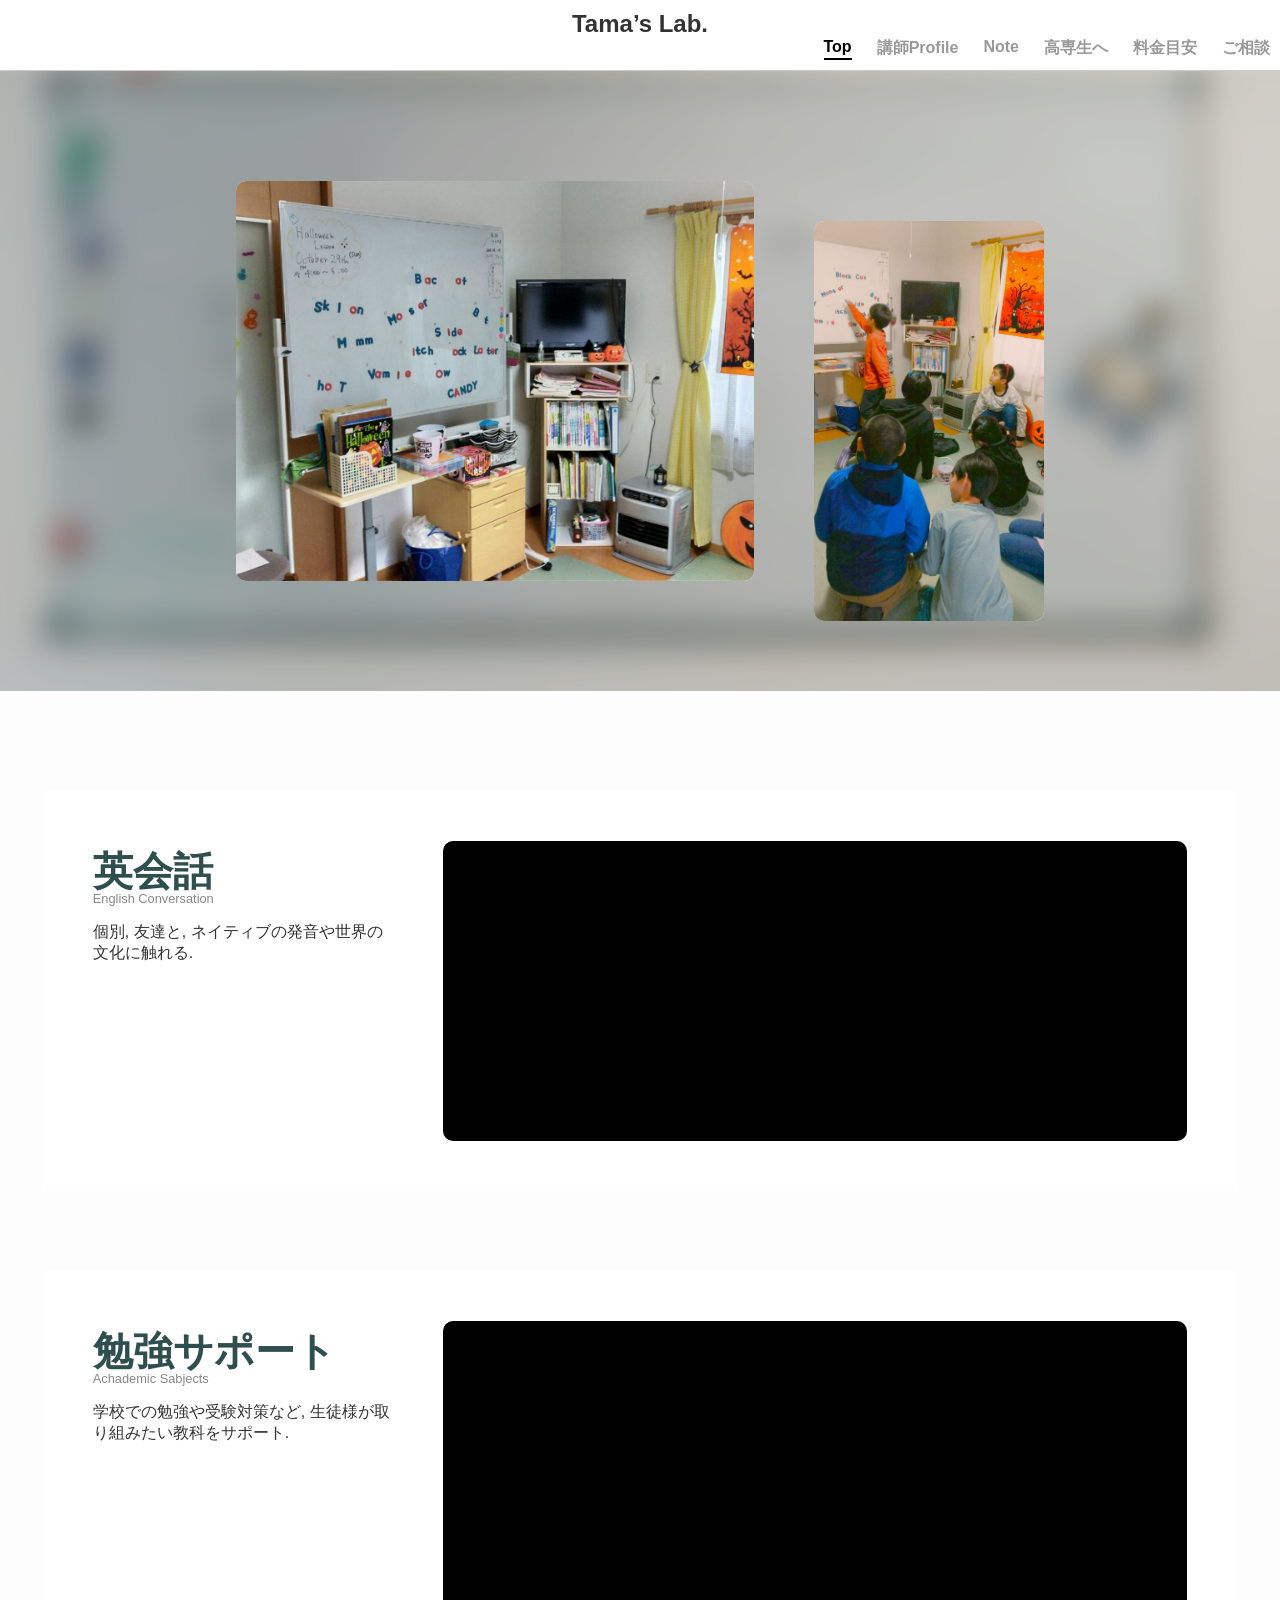
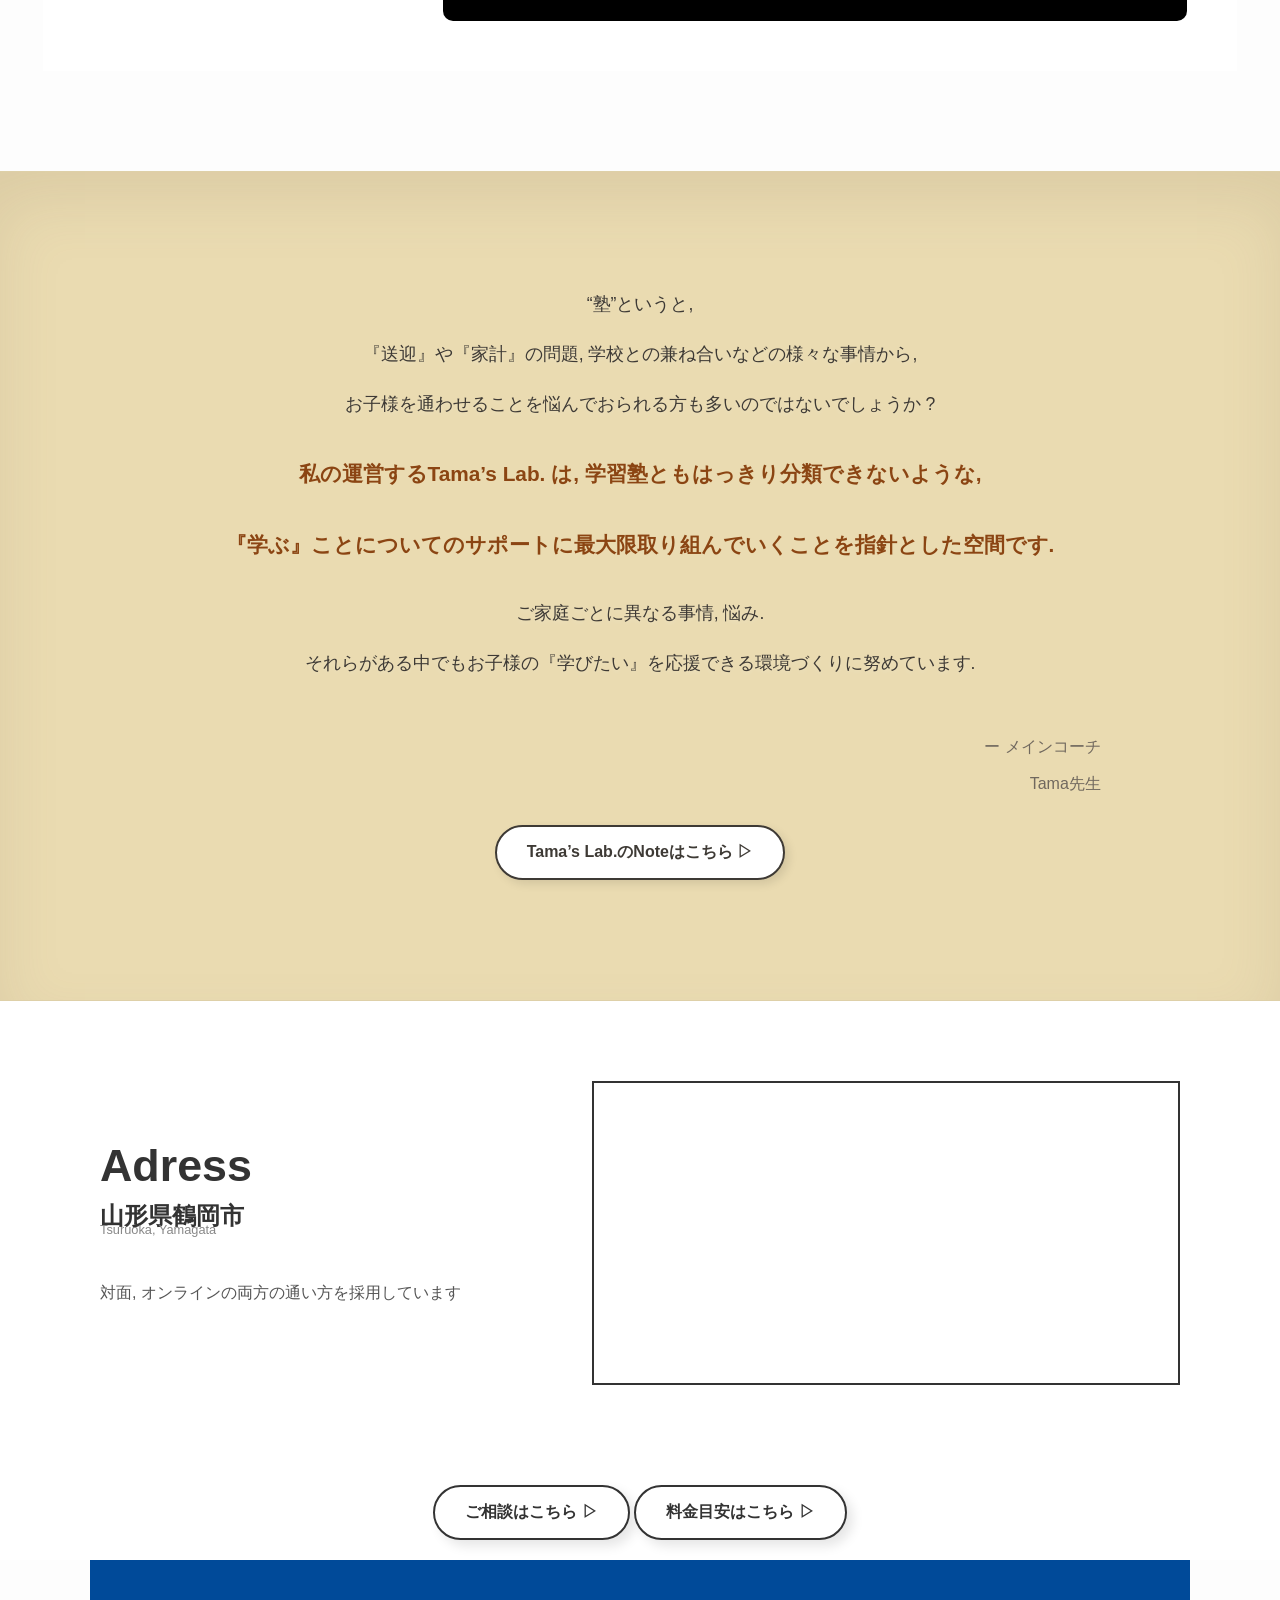
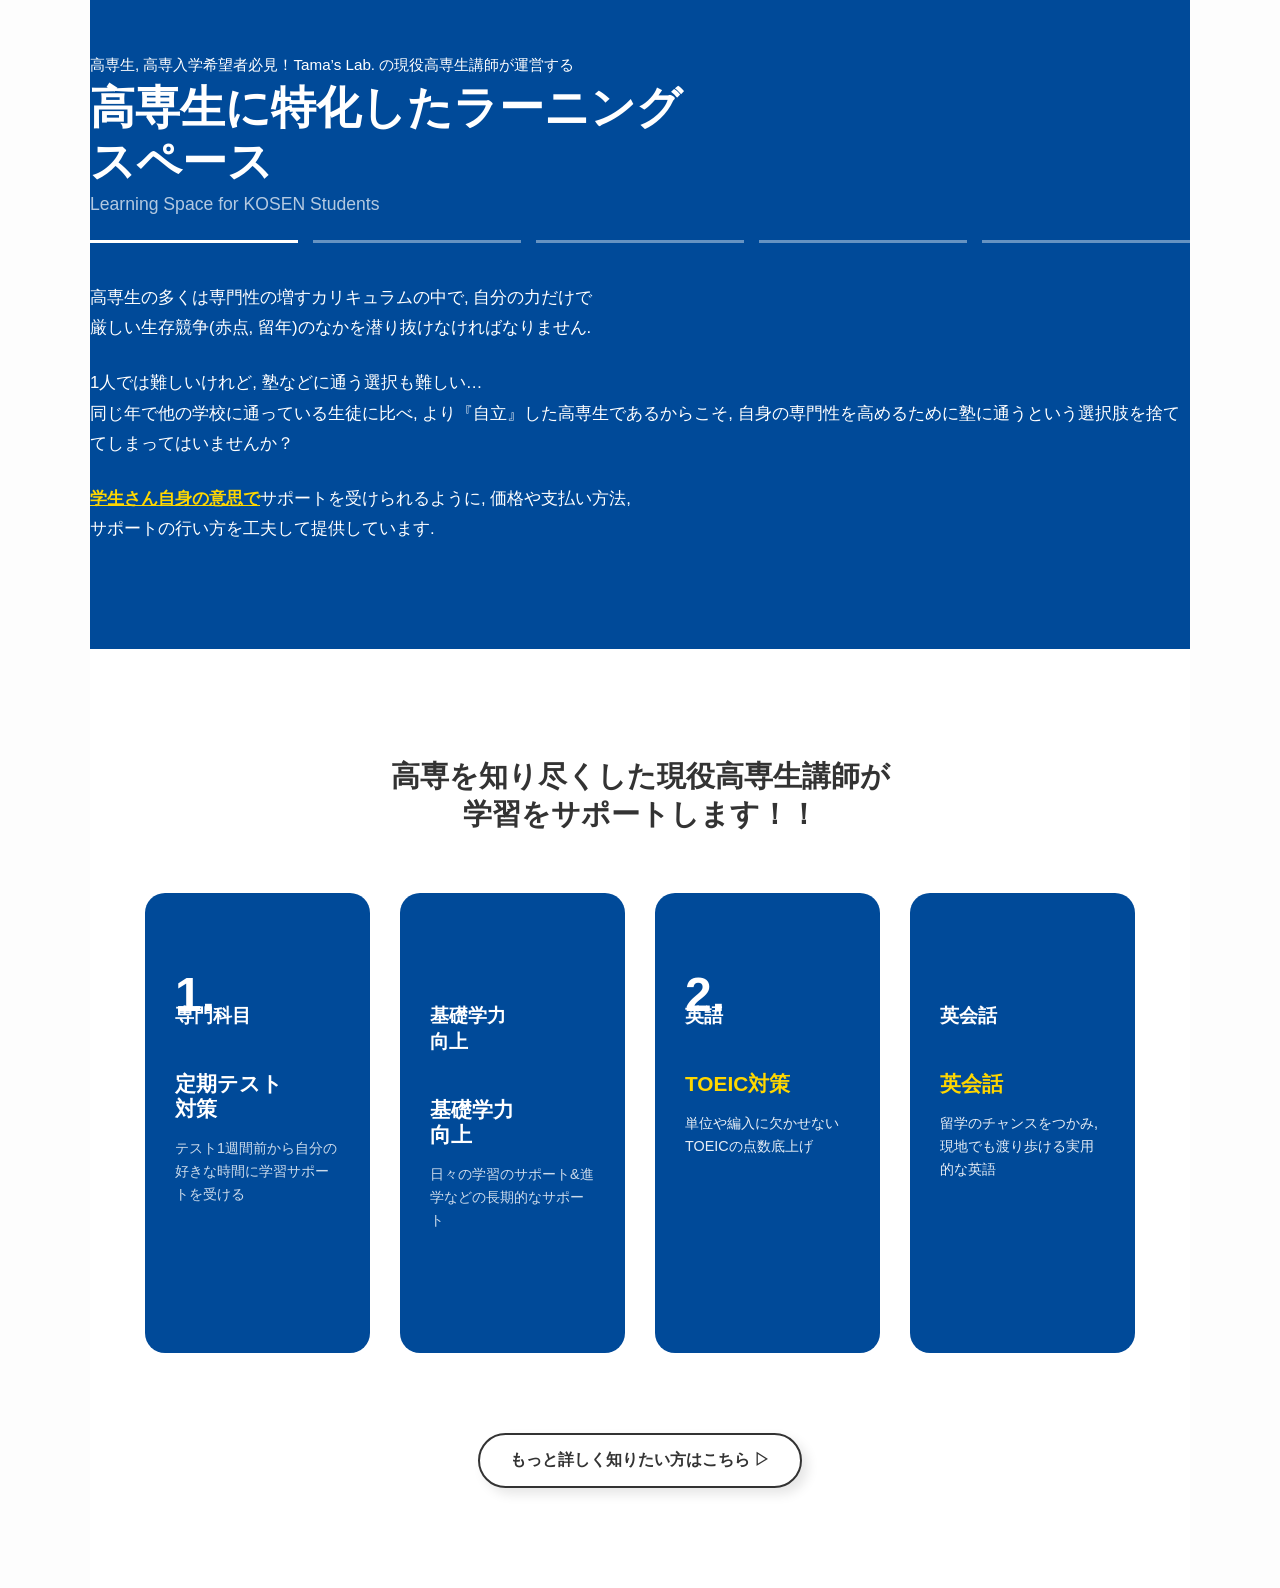
==== index.html @ ff71a3d1 "Update index.html" ====
<!DOCTYPE html>
<html lang="ja">
<head>
    <meta charset="UTF-8">
    <meta name="viewport" content="width=device-width, initial-scale=1.0">
    <title>Tama’s Lab.</title>
    <link rel="stylesheet" href="style.css">
</head>
<body>

    <header>
        <div class="site-title">Tama’s Lab.</div>
        <nav>
            <ul>
                <li class="active">Top</li>
                <li><a href="profile.html">講師Profile</a></li>
                <li><a href="https://note.com/cheerful_bunny">Note</a></li>
                <li><a href="kosen.html">高専生へ</a></li>
                 <li><a href="ryoukin.html">料金目安</a></li>
                <li><a href="soudan.html">ご相談</a></li>
            </ul>
        </nav>
    </header>

    <main>
       <section class="hero-slideshow">
           <div class="hero-background">
            <img src="images/walls-io-C5GeaRZp2D4-unsplash.jpg" class="bg-img"> 
           </div>
           <div class="slide-box-left" id="slideshow-left">
               <img src="images/class_view_halloween.jpg" class="slide-img active">
               <img src="images/three_kids_halloween.jpg" class="slide-img">
               <img src="images/vishaka_cooking.jpg" class="slide-img">
               <img src="images/vishaka_teaching.jpg" class="slide-img">
               <img src="images/classroom_view_1.jpg" class="slide-img">
               <img src="images/halloween_costume.jpg" class="slide-img">
           </div>
           <div class="slide-box-right" id="slideshow-right">
               <img src="images/alot_halloween_v.jpg" class="slide-img active">
               <img src="images/with_carina_v.jpg" class="slide-img">
               <img src="images/halloween_phoo.jpg" class="slide-img">
               <img src="images/halloween_phoo.jpg" class="slide-img">
               <img src="images/halloween_phoo.jpg" class="slide-img">
               <img src="images/classroom_board.jfif" class="slide-img">
               <img src="images/classroom_book.jfif" class="slide-img">
           </div>
       </section>

        <section class="services">
            <div class="service-box">
                <div class="title-group">
                    <h2>英会話</h2>
                    <p class="en-sub">English Conversation</p>
                    <p>個別, 友達と, ネイティブの発音や世界の文化に触れる.</p>
                </div>
                <div class="video-container" title="ホバーして自動再生する動画を埋め込む(音声なし)">
                    <video src="url" muted loop onmouseover="this.play()" onmouseout="this.pause()" class="hover-video">
                    ホバーで再生する動画エリア  
                    </video>
                </div>
                
            </div>

            <div class="service-box">
                <div class="title-group">
                    <h2>勉強サポート</h2>
                    <p class="en-sub">Achademic Sabjects</p>
                    <p>学校での勉強や受験対策など, 生徒様が取り組みたい教科をサポート.</p>
                </div>
                <div class="video-container" title="ホバーして自動再生する動画を埋め込む(音声なし)">
                    <video src="url" muted loop onmouseover="this.play()" onmouseout="this.pause()" class="hover-video">
                    ホバーで再生する動画エリア 
                </div>
            </div>
        </section>

        
        <section class="message">
            <p>“塾”というと, </p>
            <p>『送迎』や『家計』の問題, 学校との兼ね合いなどの様々な事情から,</p>
            <p>お子様を通わせることを悩んでおられる方も多いのではないでしょうか ?</p>
            
            <p class="highlight">私の運営するTama’s Lab. は, 学習塾ともはっきり分類できないような,</p>
            <p class="highlight">『学ぶ』ことについてのサポートに最大限取り組んでいくことを指針とした空間です.</p>

            <p>ご家庭ごとに異なる事情, 悩み.</p>
            <p>それらがある中でもお子様の『学びたい』を応援できる環境づくりに努めています.</p>
            
            <div class="coachname">
                <p>ー メインコーチ</p>
                <p>   Tama先生</p>
            </div>

            <div class="message-btn-area">
                <a href="#" class="note-link">Tama’s Lab.のNoteはこちら ▷</a>
            </div>
        </section>

        <section class="links-access">    
            <div class="address-box">
                <div class="address-flex-container">
                    <div class="address-text">
                        <h3>Adress</h3>
                        <p class="city-name">山形県鶴岡市</p>
                        <p class="en-sub">Tsuruoka, Yamagata</p>
                        <p class="access-info">対面, オンラインの両方の通い方を採用しています</p>
                    </div>
                
                    <div class="map-container">
                        <iframe src="https://www.google.com/maps/embed?pb=!1m18!1m12!1m3!1d798556.2923995925!2d139.78458145000002!3d38.57154499999999!2m3!1f0!2f0!3f0!3m2!1i1024!2i768!4f13.1!3m3!1m2!1s0x5f8c752ece99152b%3A0xc6ea0016956290d7!2z5bGx5b2i55yM6ba05bKh5biC!5e0!3m2!1sja!2sjp!4v1774422844170!5m2!1sja!2sjp" 
                            width="600" height="450" style="border:0;" 
                            allowfullscreen="" loading="lazy" 
                            referrerpolicy="no-referrer-when-downgrade">
                        </iframe>
                    </div>
                </div>
            </div>

            <div class="cta-buttons">
                <a href="#" class="btn">ご相談はこちら ▷ </a>
                <a href="#" class="btn">料金目安はこちら ▷</a>
            </div>
        </section>

        <section class="kosen-special-section">
            <div class="kosen-container">
        
                <div class="kosen-intro-blue">
                    <div class="kosen-header">
                        <p class="kosen-catch">高専生, 高専入学希望者必見！Tama’s Lab. の現役高専生講師が運営する</p>
                        <h2 class="kosen-title">高専生に特化したラーニング<br>スペース</h2>
                        <p class="kosen-title-en">Learning Space for KOSEN Students</p>
                    </div>
                    <div class="kosen-lines"><div></div><div></div><div></div><div></div><div></div></div>
            
                    <div class="kosen-body-text">
                        <p>高専生の多くは専門性の増すカリキュラムの中で, 自分の力だけで<br>
                           厳しい生存競争(赤点, 留年)のなかを潜り抜けなければなりません.</p>
                        <p>1人では難しいけれど, 塾などに通う選択も難しい…<br>
                           同じ年で他の学校に通っている生徒に比べ, より『自立』した高専生であるからこそ, 自身の専門性を高めるために塾に通うという選択肢を捨ててしまってはいませんか？</p>
                        <p><span class="highlight-yellow">学生さん自身の意思で</span>サポートを受けられるように, 価格や支払い方法,<br>
                           サポートの行い方を工夫して提供しています.</p>
                    </div>
                </div>

                <div class="kosen-grid-blue">
                    <h3 class="support-title">高専を知り尽くした現役高専生講師が<br>学習をサポートします！！</h3>
            
                    <div class="ann-grid">
                        <div class="ann-card kosen-card-blue">
                            <p class="card-num">1.</p>
                            <p class="card-category">専門科目</p>
                            <div class="card-content">
                                <h4>定期テスト<br>対策</h4>
                                <p>テスト1週間前から自分の好きな時間に学習サポートを受ける</p>
                            </div>
                        </div>

                        <div class="ann-card kosen-card-blue">
                            <p class="card-category">基礎学力<br>向上</p>
                            <div class="card-content">
                                <h4>基礎学力<br>向上</h4>
                                <p>日々の学習のサポート&進学などの長期的なサポート</p>
                            </div>
                        </div>

                        <div class="ann-card kosen-card-blue">
                            <p class="card-num">2.</p>
                            <p class="card-category">英語</p>
                            <div class="card-content card-yellow-text">
                                <h4>TOEIC対策</h4>
                                <p>単位や編入に欠かせないTOEICの点数底上げ</p>
                            </div>
                        </div>

                        <div class="ann-card kosen-card-blue">
                            <p class="card-category">英会話</p>
                            <div class="card-content card-yellow-text">
                                <h4>英会話</h4>
                                <p>留学のチャンスをつかみ, 現地でも渡り歩ける実用的な英語</p>
                            </div>
                        </div>
                    </div> <a href="kousen.html" class="btn">もっと詳しく知りたい方はこちら ▷</a>
                </div> 
            </div> 
    </section>
    </main>

    <script>
    function startSlideshow(containerId) {
        const container = document.getElementById(containerId);
        const images = container.getElementsByClassName('slide-img');
        let currentIndex = 0;

        setInterval(() => {
            // 現在の画像から active クラスを外す
            images[currentIndex].classList.remove('active');
            
            // 次の画像のインデックスを計算
            currentIndex = (currentIndex + 1) % images.length;
            
            // 次の画像に active クラスをつける
            images[currentIndex].classList.add('active');
        }, 3000); // 3000ミリ秒 = 3秒 
    }

    // 左と右、それぞれのスライドショーを開始
    startSlideshow('slideshow-left');
    startSlideshow('slideshow-right');
</script>
</body>
</html>
---- style.css ----
/* 基本設定 */
body {
    font-family: sans-serif;
    color: #333;
    margin: 0;
    text-align: center;
}

header {
    background: #fff;
    border-bottom: 1px solid #ccc;
    padding: 10px;
    position: sticky;
    top: 0;
    z-index: 100;
}

.site-title {
    font-size: 1.5rem;
    font-weight: bold;
    margin-left: auto;
}

nav {
    display: flex;
    justify-content: flex-end;
    align-items: center;
    gap: 30px;
}

nav ul {
    list-style: none;
    padding: 0;
    display: flex;
    justify-content: center;
    gap: 25px;
    margin: 0;
}

nav ul li a {
    text-decoration: none; /* 下線を消す */
    color: inherit;        /* 親(li)の文字色をそのまま使う */
    display: block;        /* クリックできる範囲を広げる */
}

nav ul li {
    font-size: 1rem;
    font-weight: bold;      /* 全て太字 */
    color: #999;           /* 基本はグレー（未訪問・訪問済み関係なく） */
    cursor: pointer;
    transition: color 0.3s;
}

/* ホバー時の設定 */
nav ul li:hover {
    color: #666;
}

/* 現在いるページ（active）の設定 */
nav ul li.active {
    color: #000;           /* 優先的に黒になる */
    border-bottom: 2px solid #000; /* 下線が欲しい場合はここ（文字の下線ではなく枠線の装飾） */
    padding-bottom: 2px;
}

/* --- スライドショーエリアの親コンテナ ---  */
.hero-slideshow {
    display: flex;
    align-items: center; /* 中央に揃える */
    justify-content: center;
    gap: 60px;
    padding: 60px 5%;
    height: 500px;
    position: relative; 
    overflow: hidden;  
}
.hero-background {
    position: absolute; 
    top: 0;
    left: 0;
    width: 100%;
    height: 100%;
    z-index: 1;        
}

.bg-img {
    width: 100%;
    height: 100%;
    object-fit: cover; 
    filter: blur(15px) brightness(0.9); 
    transform: scale(1.1); 
}

.slide-box-left {
    position: relative; /* 子要素の基準点になる */
    width: 45%;         /* 窓の横幅 */
    height: 400px;      /* 窓の高さ */
    overflow: hidden;   /* 窓からはみ出た画像を隠す */
    border-radius: 10px; /* 角を少し丸くすると綺麗です */
    background: #eee;   /* 画像読み込み前の背景色 */
    z-index: 5;
}

.slide-box-right {
    position: relative; /* 子要素の基準点になる */
    width: 20%;         /* 窓の横幅 */
    height: 400px;      /* 窓の高さ */
    overflow: hidden;   /* 窓からはみ出た画像を隠す */
    border-radius: 10px; /* 角を少し丸くすると綺麗です */
    background: #eee;   /* 画像読み込み前の背景色 */

    margin-top: 80px;
    z-index: 5;
}

.slide-img {
    position: absolute;
    top: 0;
    left: 0;
    width: 100%;
    height: 100%;
    object-fit: cover; /* 枠いっぱいに隙間なく表示 */
    opacity: 0;
    transition: opacity 1s ease-in-out;
}

.slide-img.active {
    opacity: 1;
}

.slide-item-text {
    font-size: 0.9rem;
    color: #666;
    padding: 20px;
}


/* --- サービスセクション全体 --- */
.services {
    display: flex;
    flex-direction: column; /* タテ並びに指定 */
    align-items: center;    /* 中央揃え */
    gap: 80px;              /* ボックス間の余白 */
    padding: 100px 5%;
    background: #fdfdfd;
    position: relative;
    z-index: 10;
}
.service-box {
    width: 95%;
    max-width: 1100px;
    padding: 50px;       /* 内側の余白を均等に */
    background: #fff;
    
    /* 横並びの設定 */
    display: flex;
    justify-content: space-between; 
    align-items: flex-start; 
    gap: 50px;               /* タイトルと動画の間の距離 */
}

.service-box .title-group {
    flex: 0 0 300px;      
    text-align: left;
    display: flex;
    flex-direction: column;
    align-items: flex-start;
}

/* 英会話と勉強サポートの文字 */
.service-box h2 {
    display: block;
    position: static; 
    width: 100%;
    font-size: 2.5rem;
    margin: 0;
    line-height: 1.5;
    color: #2f4f4f
}

/* 英語サブタイトルの微調整 */
.en-sub {
    display: block;
    font-size: 1.2rem;
    color: #888;
    text-align: left;
    margin:0;
}

.video-container {
    background: #000;
    color: #fff;
    flex: 1;
    width: 80%;
    height: 300px; /* 高さを大きく */
    display: flex;
    align-items: center;
    justify-content: center;
    margin: 0;
    border-radius: 10px; /* 角丸みデザイン */
    cursor: pointer;
}



/* --- メッセージセクション --- */
.message {
    padding: 100px 10%;
    background: #eadbb1;
    color: #3e3a35;
    border-top: 1px solid rgba(0,0,0,0.05);
    border-bottom: 1px solid rgba(0,0,0,0.05);
    box-shadow: inset 0 30px 60px rgba(139, 121, 94, 0.15);

    position: relative;
    z-index: 5;
}

.message p {
    font-size: 1.1rem;
    line-height: 2.0; /* 行間を広げて読みやすく */
    margin: 15px 0;
    
    /* ★文字が浮いているように見せる、ごく薄い光の影（アウトライン） */
    text-shadow: 0 2px 4px rgba(255, 255, 255, 0.2); 
}

.message .highlight {
    font-size: 1.3rem;
    font-weight: bold;
    color: #8b4513; 
    margin: 30px 0;
    display: block;
    text-shadow: none;
}
.coachname {
    margin-top: 50px;
    text-align: right; /* margin-left:50%を解除して、右寄せに */
    padding-right: 5%;
}

.coachname p {
    font-size: 1rem;
    color: #70685e; /* コーチ名は少し暗くして控えめに */
    margin: 5px 0;
    text-shadow: none; /* 影を消す */
}

/* --- アドレスセクション ---  */
/* 外側の大きな枠（幅の制限を広げます） */
.address-box {
    margin: 40px auto;
    padding: 0;           /* 内側のコンテナで制御するので0に */
    max-width: 1200px;    /* 1100pxのコンテナが入るように広げる */
    text-align: center;
}

.address-flex-container {
    display: flex;
    justify-content: space-between;
    align-items: center;  /* 上下中央揃え */
    gap: 60px;            /* 文字と地図の間の隙間を少し広めに */
    max-width: 1100px;
    margin: 0 auto;
    padding: 40px 5%;
}

/* 左側：テキストエリア */
.address-text {
    flex: 0 0 40%;        /* 全体の40%の幅を確保 */
    text-align: left;     /* 文字を左寄せ */
    display: flex;
    flex-direction: column;
}

.address-text p:not(.city-name):not(.en-sub) {
    margin-top: 40px;    /* ここを大きくすると、上の住所との間が空く */
    font-size: 1rem;
    line-height: 2.0;    /* 行間も少し広げると読みやすくなります */
    color: #555;         /* 少し色を薄くすると、Adressがより目立ちます */
}

.address-text h3 {
    font-size: 2.8rem;    /* Adressを強調 */
    margin: 0 0 10px 0;
    line-height: 1.1;
}

.city-name {
    font-size: 1.5rem;
    font-weight: bold;
    margin: 0;
    text-align: left;
}

.map-container {
    flex: 1;              /* 残りのスペースをすべて使う */
    height: 300px;        /* 地図の高さを指定 */
    margin: 0;            /* margin: auto を解除して右に配置 */
    border: 2px solid #333;
    border-radius: 0px;
    overflow: hidden;
}

/* 地図自体のサイズ */
.map-container iframe {
    width: 100%;
    height: 100%;
    border: none;
}

/* レスポンシブ対応 */
@media (max-width: 768px) {
    .address-flex-container {
        flex-direction: column;
        align-items: flex-start;
        gap: 30px;
    }
    .address-text, .map-container {
        width: 100%;
        flex: none;       /* 幅指定を解除 */
    }
}


/* =============================================
   高専生セクション
   ============================================= */
.kosen-special-section {
    background-color: #fdfdfd; /* ページ全体の背景 */
    padding: 0;
}

.kosen-container {
    max-width: 1100px;
    margin: 0 auto;
}

/* --- 上部メッセージエリア --- */
.kosen-intro-blue {
    background-color: #004a99; /* 濃い青背景 */
    color: #fff;              /* 基本文字色白 */
    padding: 80px 0;
    width: 100%;
    text-align: left;
}

.kosen-header {
    margin-bottom: 25px;
}

.kosen-catch {
    font-size: 0.95rem;
    color: #fff;
    margin-bottom: 5px;
}

.kosen-title {
    font-size: 2.8rem;
    color: #fff;
    font-weight: bold;
    margin: 0;
    line-height: 1.2;
}

.kosen-title-en {
    font-size: 1.1rem;
    color: rgba(255, 255, 255, 0.7);
    margin: 5px 0 0 0;
}

/* 5本の区切り線（画像の再現） */
.kosen-lines {
    display: flex;
    justify-content: flex-start;
    gap: 15px;
    margin-bottom: 40px;
}

.kosen-lines div {
    height: 3px;
    background-color: rgba(255, 255, 255, 0.4);
    flex: 1;
}

.kosen-lines div:nth-child(1) { background-color: #fff; } /* 1本目を濃く */

.kosen-body-text {
    line-height: 1.8;
    font-size: 1.05rem;
}

.kosen-body-text p {
    margin-bottom: 25px;
}

/* 黄色の下線ハイライト（画像の再現） */
.highlight-yellow {
    color: #ffd700;
    font-weight: bold;
    text-decoration: underline;
}

/* --- 下部4つのカードエリア --- */
.kosen-grid-blue {
    background-color: #fff;
    padding: 80px 5%;
}

.support-title {
    font-size: 1.8rem;
    color: #333;
    margin-bottom: 60px;
    line-height: 1.3;
    text-align: center;
}

.ann-grid {
    display: flex;
    justify-content: center;
    gap: 30px;
    max-width: 1000px;
    margin: 0 auto 60px auto;
}

/* ★4つのカード本体（画像のナンバリング付き・角丸） */
.ann-card {
    flex: 1;
    min-height: 400px;
    border-radius: 20px; /* 角丸 */
    padding: 30px;
    text-align: left;
    position: relative;
    border: none;
    display: flex;
    flex-direction: column;
}

/* 画像にあった濃い青のカード */
.kosen-card-blue {
    background-color: #004a99;
    color: #fff;
}

/* ナンバリング (1., 2.) */
.card-num {
    position: absolute;
    top: 30px;
    left: 30px;
    font-size: 3rem;
    font-weight: bold;
    line-height: 1;
}

/* カテゴリ (専門科目, 英語) */
.card-category {
    font-size: 1.2rem;
    font-weight: bold;
    margin-top: 80px;
    margin-bottom: 15px;
}

.card-content h4 {
    font-size: 1.3rem;
    font-weight: bold;
    margin-bottom: 15px;
    line-height: 1.2;
}

.card-content p {
    font-size: 0.9rem;
    line-height: 1.6;
    color: rgba(255, 255, 255, 0.8);
}

/* 英語セクションの黄色文字（画像の再現） */
.card-yellow-text h4 { color: #ffd700; }
.card-yellow-text p { color: rgba(255, 255, 255, 0.9); }

/* 下部ボタン（画像のフラットなデザイン） */
.kosen-grid-blue {
    text-align: center;
}

.note-button-flat {
    display: inline-block;
    padding: 15px 60px;
    background-color: #004a99;
    color: #fff !important;
    font-size: 1.1rem;
    font-weight: bold;
    text-decoration: none;
    border-radius: 40px;
    transition: all 0.3s;
}

.note-button-flat:hover {
    background-color: #003366;
    transform: translateY(-3px);
}

/* レスポンシブ */
@media (max-width: 900px) {
    .kosen-intro-blue { padding: 60px 5%; }
    .kosen-title { font-size: 2.2rem; }
    .ann-grid { flex-direction: column; }
    .ann-card { width: 100%; min-height: auto; margin-bottom: 20px; }
}


/* --- ボタン・リンク --- */
.note-link {
    display: inline-block;    /* 枠のサイズを文字に合わせる */
    padding: 15px 30px;       /* 枠内の上下左右の余白 */
    color: #3e3a35;              /* 文字色 */
    text-decoration: none;    /* 下線を消す */
    font-weight: bold;
    
    /* 1. 角を丸くした枠 */
    border: 2px solid #3e3a35;   /* 2pxの太さの黒い枠線 */
    border-radius: 50px;      /* 大きめの値にするとカプセル型になります */
    background-color: #fff;   /* 背景は白 */

    /* 2. 右下の薄い影 */
    /* 5px(右) 5px(下) 10px(ぼかし) rgba(黒, 透明度0.1) */
    box-shadow: 4px 4px 10px rgba(0, 0, 0, 0.1); 

    transition: all 0.3s;     /* 動いた時のアニメーションを滑らかに */
    margin: 20px 0;           /* 前後の要素との間隔 */
}

.note-link:hover {
    transform: translateY(-2px); /* 少し上に浮く */
    box-shadow: 8px 8px 15px rgba(0, 0, 0, 0.15); /* 影を少し濃く */
    background-color: #f9f9f9;   /* ほんのりグレーに */
}

.btn {
    display: inline-block;    /* 枠のサイズを文字に合わせる */
    padding: 15px 30px;       /* 枠内の上下左右の余白 */
    color: #333;              /* 文字色 */
    text-decoration: none;    /* 下線を消す */
    font-weight: bold;
    
    /* 1. 角を丸くした枠 */
    border: 2px solid #333;   /* 2pxの太さの黒い枠線 */
    border-radius: 50px;      /* 大きめの値にするとカプセル型になります */
    background-color: #fff;   /* 背景は白 */

    /* 2. 右下の薄い影 */
    /* 5px(右) 5px(下) 10px(ぼかし) rgba(黒, 透明度0.1) */
    box-shadow: 6px 6px 12px rgba(0, 0, 0, 0.1); 

    transition: all 0.3s;     /* 動いた時のアニメーションを滑らかに */
    margin: 20px 0;           /* 前後の要素との間隔 */
}

.en-sub {
    font-size: 0.8rem;
    color: #888;
    margin-top: -10px;
}

/* =============================================
   プロフィールページ専用：サブ講師 (Sub Coaches)
   ============================================= */
.profile-hero {
    background-color: #ffffff; /* 完全な白地 */
    padding: 40px 5%　80px 5%;
    display: flex;
    justify-content: center;
    align-items: center;
    min-height: 400px;
}

.profile-hero-background {
    position: absolute;
    top: 0;
    left: 0;
    width: 100%;
    height: 100%;
    z-index: 1;
}

.profile-hero-background .bg-img {
    width: 100%;
    height: 100%;
    object-fit: cover;
    /* ★修正：blur(15px) を削除して 0 に */
    filter: blur(0px) brightness(0.9); 
    transform: scale(1.0); /* ぼかしを消すので拡大も不要 */
}

/* ★追加：写真の上に薄いベージュを重ねて文字を読みやすくする */
.profile-hero-background::after {
    content: '';
    position: absolute;
    top: 0;
    left: 0;
    width: 100%;
    height: 100%;
    background: rgba(244, 241, 234, 0.4); /* ベージュの薄い膜 */
    z-index: 2;
}

/* --- メイン講師のレイアウト設定（追加） --- */
.profile-flex-container {
    display: flex;
    align-items: flex-start; /* 上揃えにしてスッキリ見せる */
    justify-content: center;
    gap: 60px; /* 写真と文字の間のスペース */
    max-width: 1000px;
    width: 100%;
}

/* 左側：大きな正方形写真 */
.profile-photo-box {
    flex: 0 0 350px; /* 少しサイズを調整 */
    height: 350px;
    overflow: hidden;
    border-radius: 4px; /* ほんの少しだけ角を丸めると柔らかくなります（不要なら0に） */
    border: none;       /* 枠線を削除 */
    box-shadow: none;   /* 影を削除 */
}

.profile-photo-box img {
    width: 100%;
    height: 100%;
    object-fit: cover;
}

/* 右側：説明テキストボックス */
.profile-info-box {
    flex: 1;
    background: transparent; /* 背景を透明に */
    padding: 0;             /* 枠がないので内側の余白も不要 */
    border: none;           /* 枠線を削除 */
    box-shadow: none;       /* 影を削除 */
    text-align: left;
}

.profile-info-box h2 {
    font-size: 2.6rem;
    margin: 0 0 15px 0;
    color: #333; /* 標準的な濃いグレー */
    letter-spacing: 0.05em;
}

.profile-info-box .tags {
    font-size: 1rem;
    color: #888;
    margin-bottom: 25px;
    font-weight: bold;
}

.profile-text p {
    font-size: 1.05rem;
    line-height: 2.0;
    color: #444;
}

.sub-coaches {
    padding: 60px 10%;
    background-color: #f5f5f5; /* 薄いグレー */
    
    /* 切り抜かれたような奥行き（メッセージセクションと同じ設定） */
    border-top: 1px solid #eee;
    border-bottom: 1px solid #eee;
    box-shadow: inset 0 20px 50px rgba(0, 0, 0, 0.03);
    
    position: relative;
    z-index: 5;
    text-align: center;
}

/* タイトル設定 */
.sub-coaches h2 {
    font-size: 2.2rem;
    color: #2f4f4f; /* 統一色 */
    margin: 0;
}

.sub {
    font-size: 1rem;
    color: #888; /* グレー系 */
    margin-top: 0;
    margin-bottom: 40px;
    display: block;
    text-align: center;
}

/* --- 横並びにするコンテナ --- */
.sub-flex-container {
    display: flex;
    justify-content: center;
    gap: 40px; /* カード同士の隙間 */
    max-width: 1000px;
    margin: 0 auto;
    width: 100%;
}

/* --- サブ講師カード（1名分） --- */
.sub-coach-card {
    flex: 1; /* 残りのスペースを均等に使う */
    background: #ffffff; /* 白背景を少し透過させてベージュに馴染ませる */
    padding: 30px;
    border-radius: 15px;
    
    /* 幼稚すぎない、ごく薄いマットな影 */
    border: 2px solid #e0e0e0; /* グレー系 */
    box-shadow: 6px 6px 12px rgba(0, 0, 0, 0.05); 
    
    /* カード内も横並びにする（写真左、説明右） */
    display: flex;
    align-items: center; /* 上下中央揃え（お好みでflex-startに） */
    gap: 20px;
    text-align: left; /* 文字は左寄せ */
}

/* --- 左側：○枠の写真 --- */
.sub-photo-box {
    flex: 0 0 120px; /* 大きすぎない（120px）に固定 */
    height: 120px; /* 高さを同じにして正方形に */
    
    /* ここがポイント：丸枠にする */
    border-radius: 50%;
    overflow: hidden;
    
    /* メイン講師とお揃いの枠（少し細めに） */
    border: 1px solid #333;
}

.sub-photo-box img {
    width: 100%;
    height: 100%;
    object-fit: cover; /* 歪まないように */
}

/* --- 右側：説明文エリア --- */
.sub-info-box {
    flex: 1; /* 残りのスペースをすべて使う */
}

.sub-info-box h3 {
    font-size: 1.3rem;
    color: #333; /* 本文と同じ深い茶色 */
    margin: 0;
}

.sub-info-box .tags {
    font-size: 0.9rem;
    font-weight: bold;
    color: #666; /* シャンパンゴールド系を流用 */
    margin: 3px 0 10px 0;
}

.sub-desc {
    font-size: 0.95rem;
    line-height: 1.8; /* 行間をゆったりさせて読みやすく */
    color: #555;
    margin: 0;
}

/* --- レレスポンシブ対応（スマホ） --- */
@media (max-width: 768px) {
    .sub-flex-container {
        flex-direction: column; /* タテ並び */
        gap: 20px;
    }
    
    .sub-coach-card {
        padding: 20px;
        flex-direction: column; /* カード内もタテ並びに（中央揃え） */
        text-align: center;
    }
    
    .sub-photo-box {
        flex: 0 0 100px; /* 写真を少し小さく */
        height: 100px;
    }
    
    .sub-info-box {
        text-align: center;
    }
}
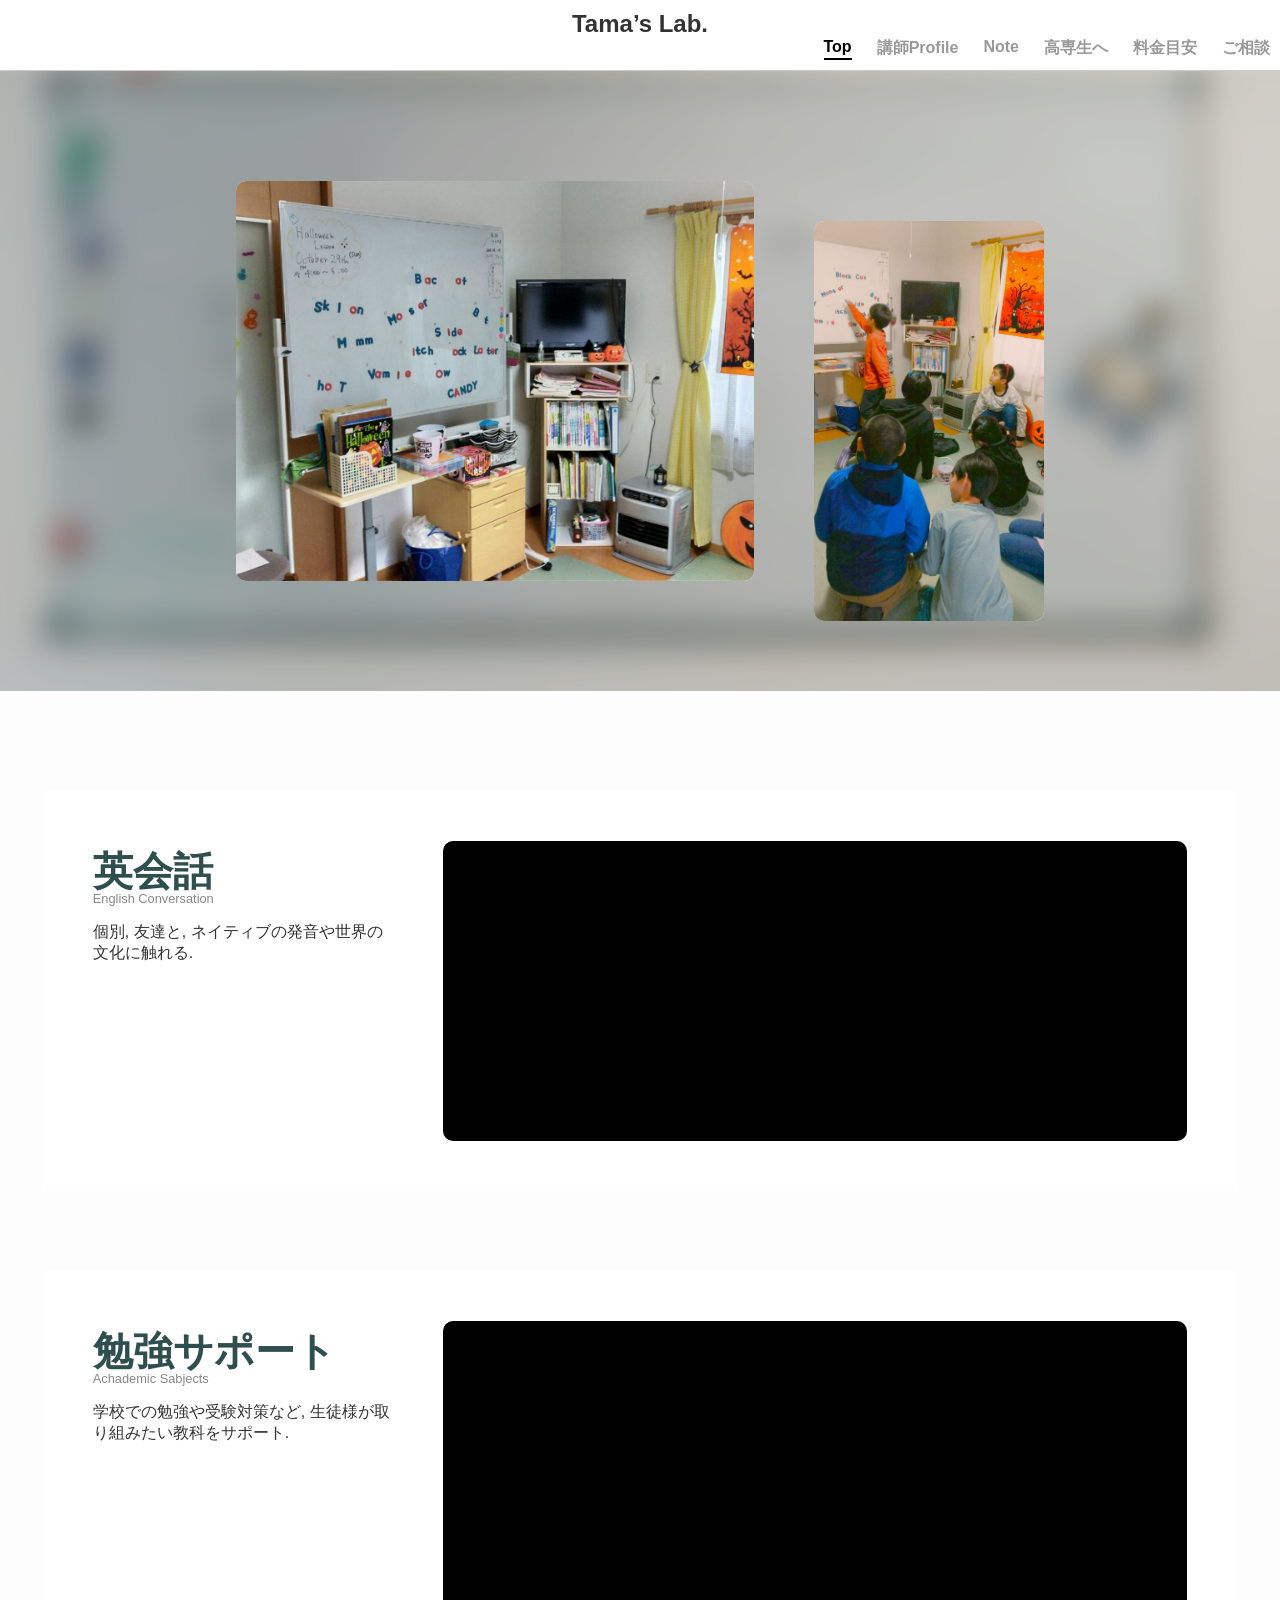
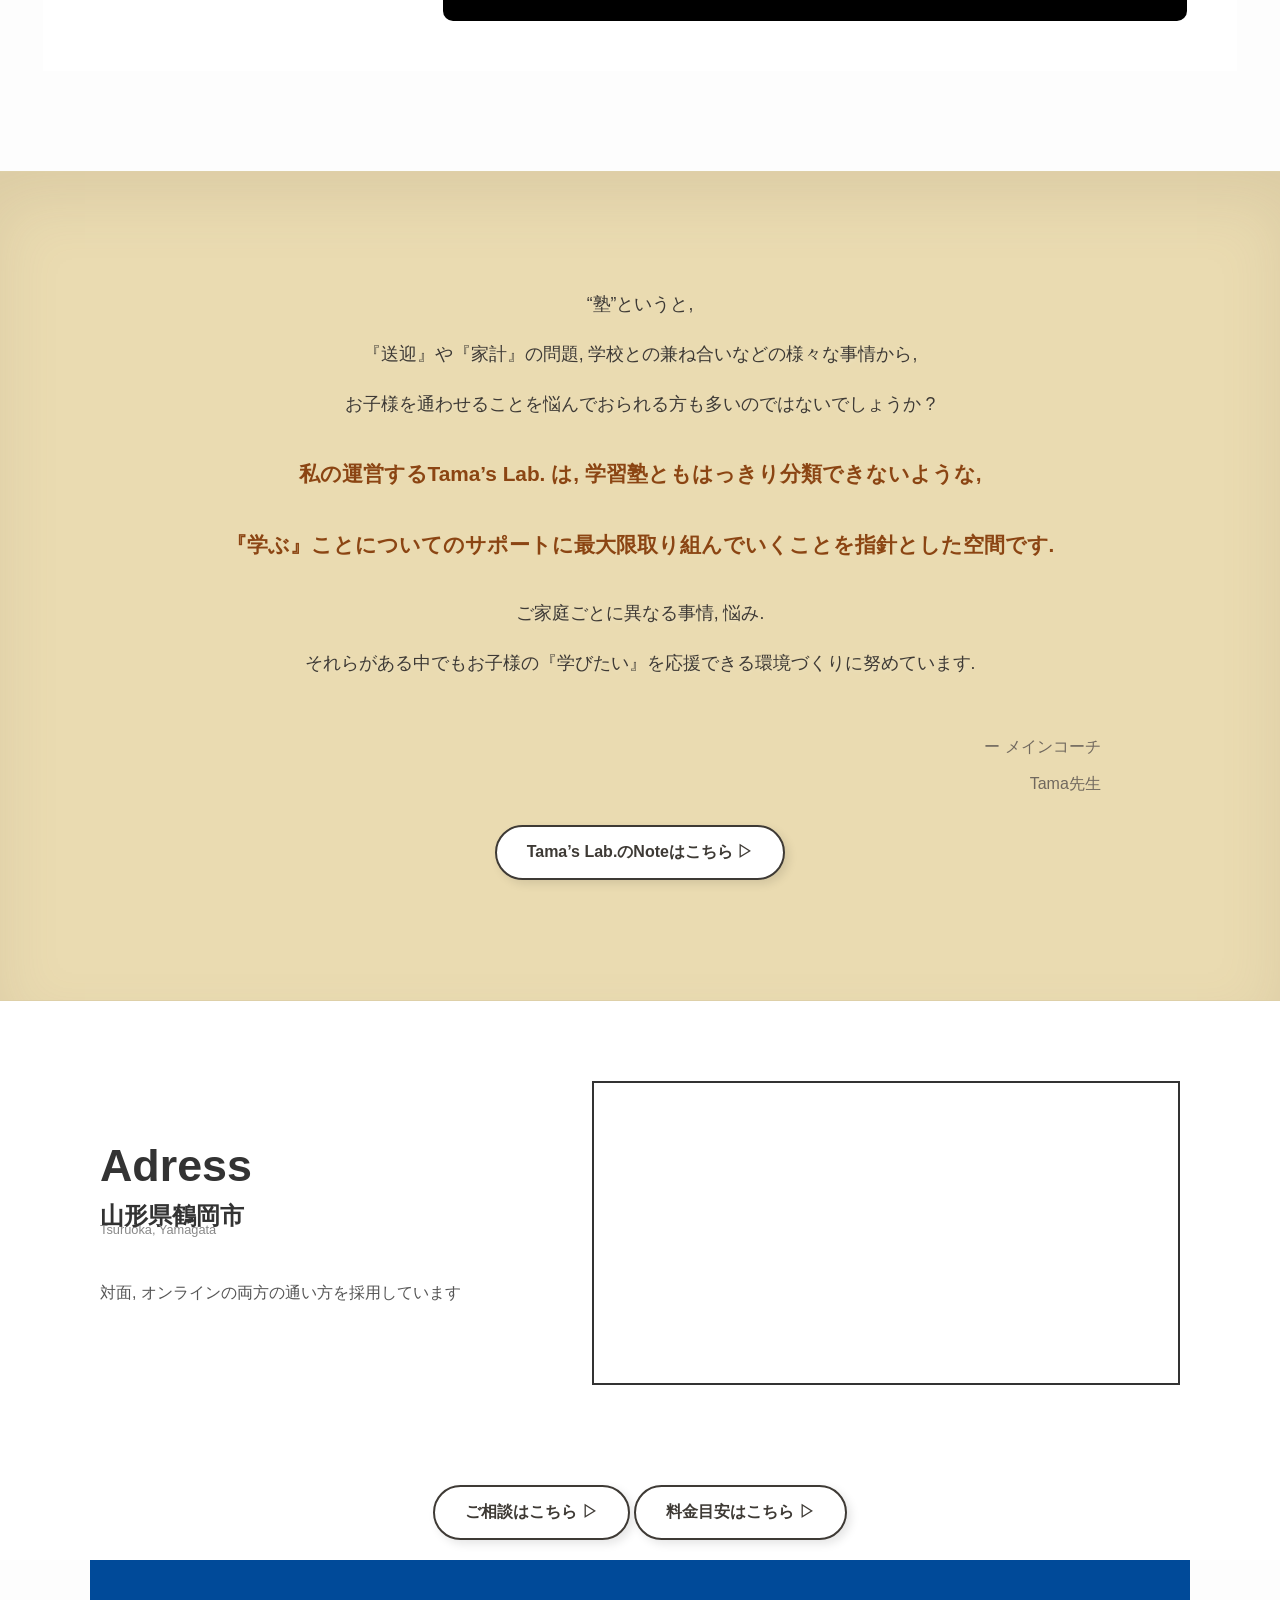
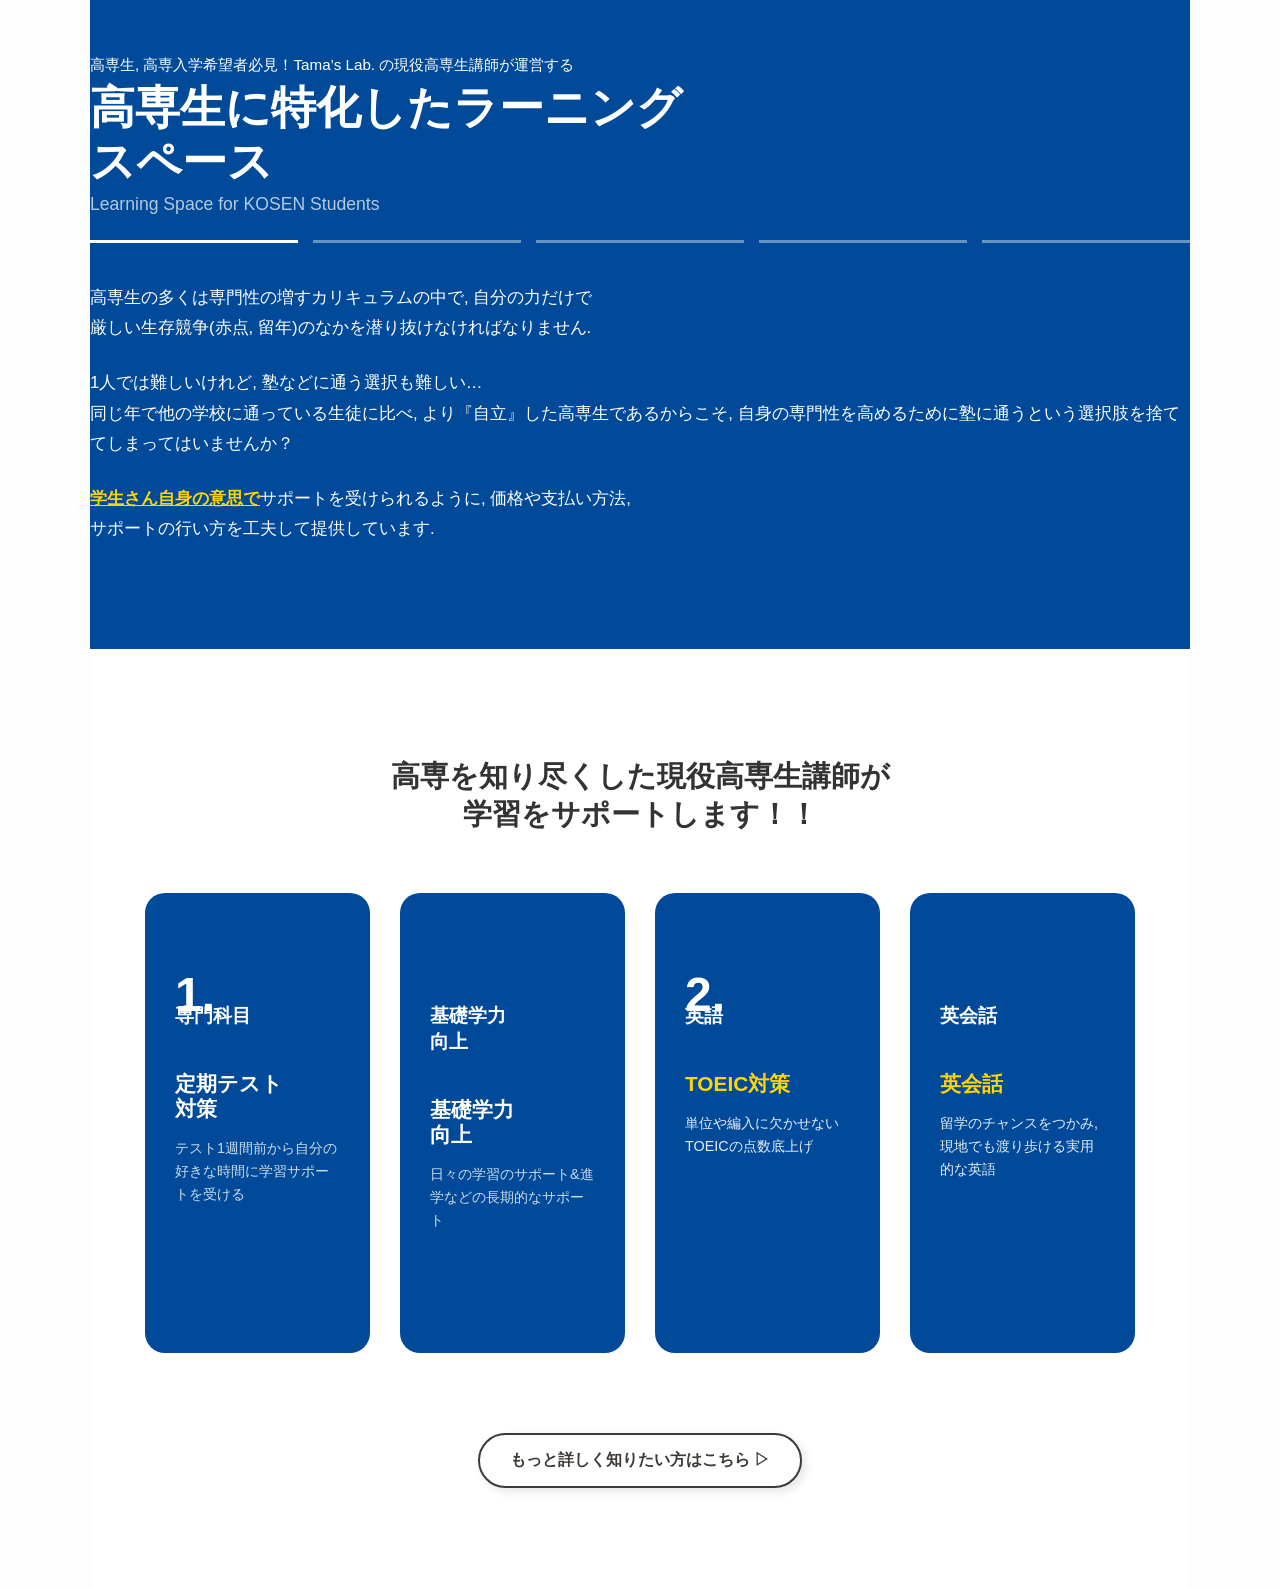
==== commit 7b138dae: "Update index.html" ====
--- a/index.html
+++ b/index.html
@@ -117,8 +117,8 @@
             </div>
 
             <div class="cta-buttons">
-                <a href="#" class="btn">ご相談はこちら ▷ </a>
-                <a href="#" class="btn">料金目安はこちら ▷</a>
+                <a href="#" class="note-link">ご相談はこちら ▷ </a>
+                <a href="#" class="note-link">料金目安はこちら ▷</a>
             </div>
         </section>
 
@@ -180,7 +180,7 @@
                                 <p>留学のチャンスをつかみ, 現地でも渡り歩ける実用的な英語</p>
                             </div>
                         </div>
-                    </div> <a href="kousen.html" class="btn">もっと詳しく知りたい方はこちら ▷</a>
+                    </div> <a href="kousen.html" class="note-link">もっと詳しく知りたい方はこちら ▷</a>
                 </div> 
             </div> 
     </section>
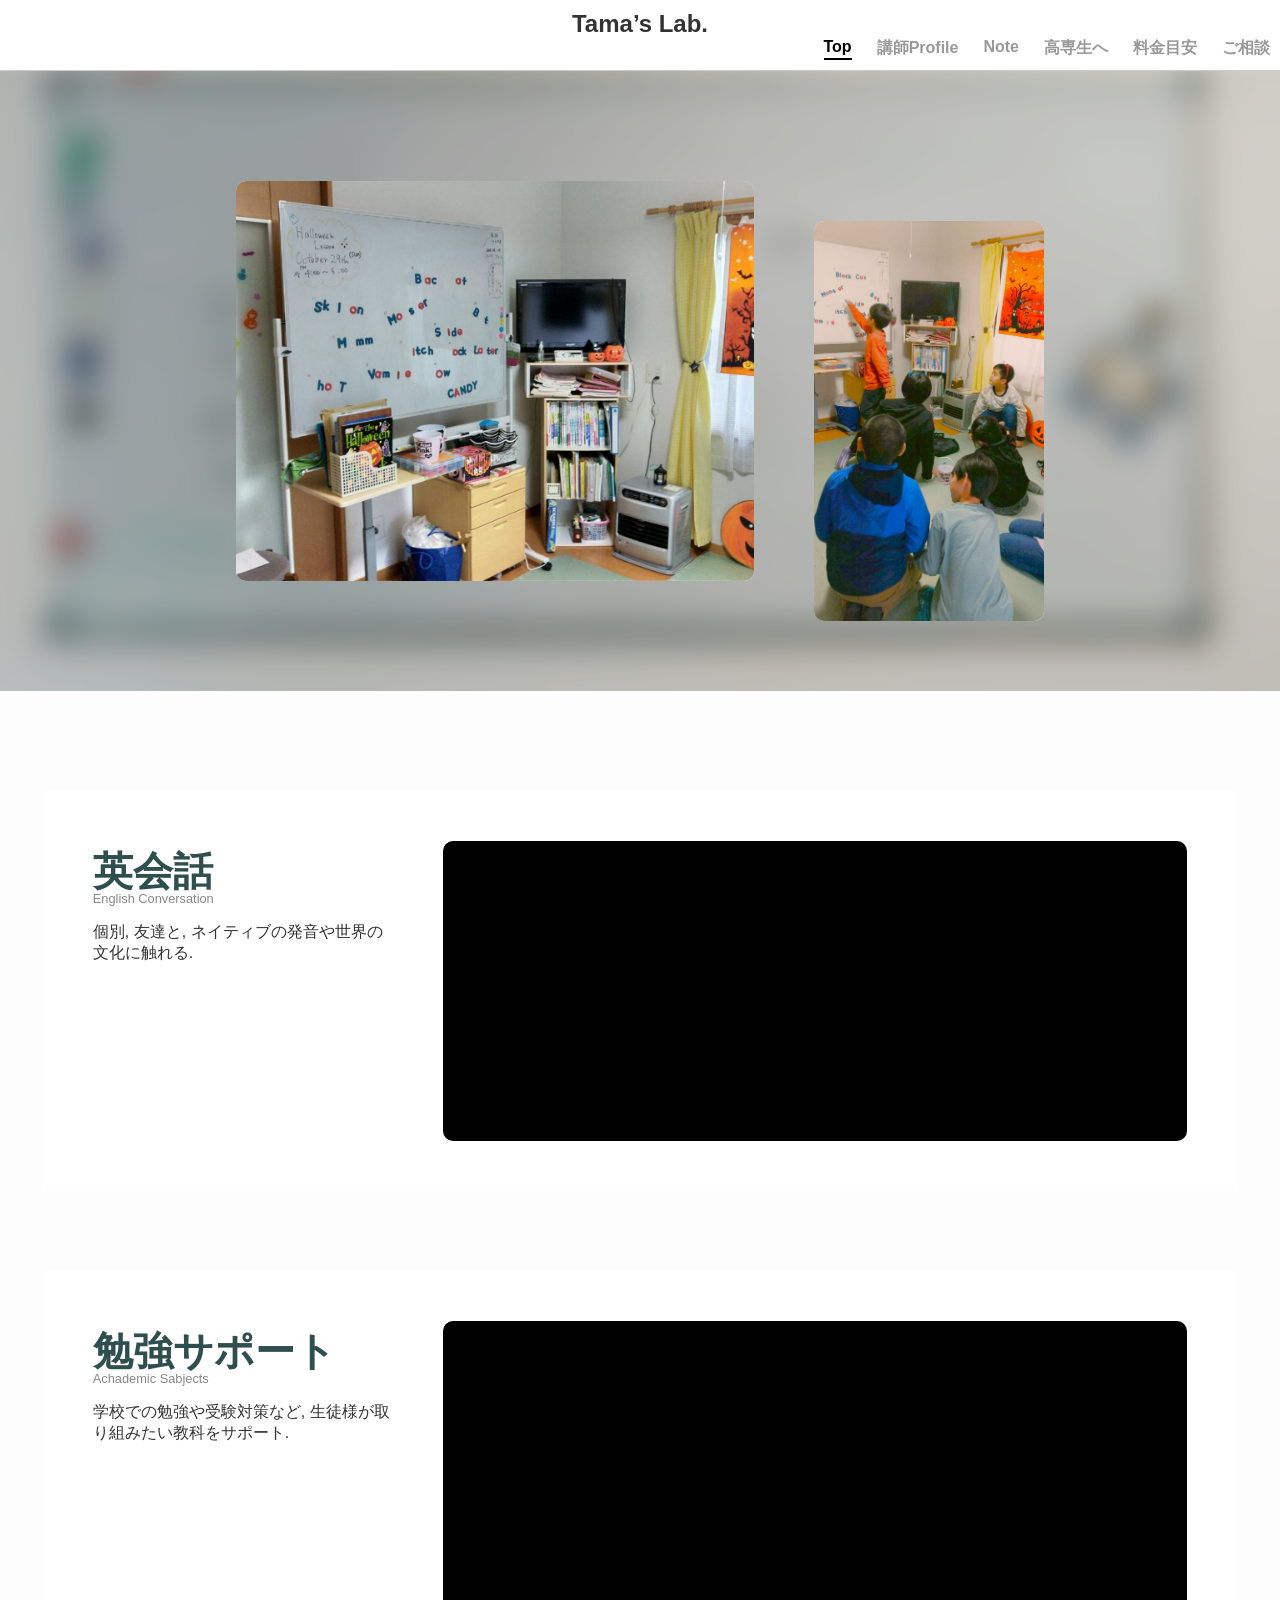
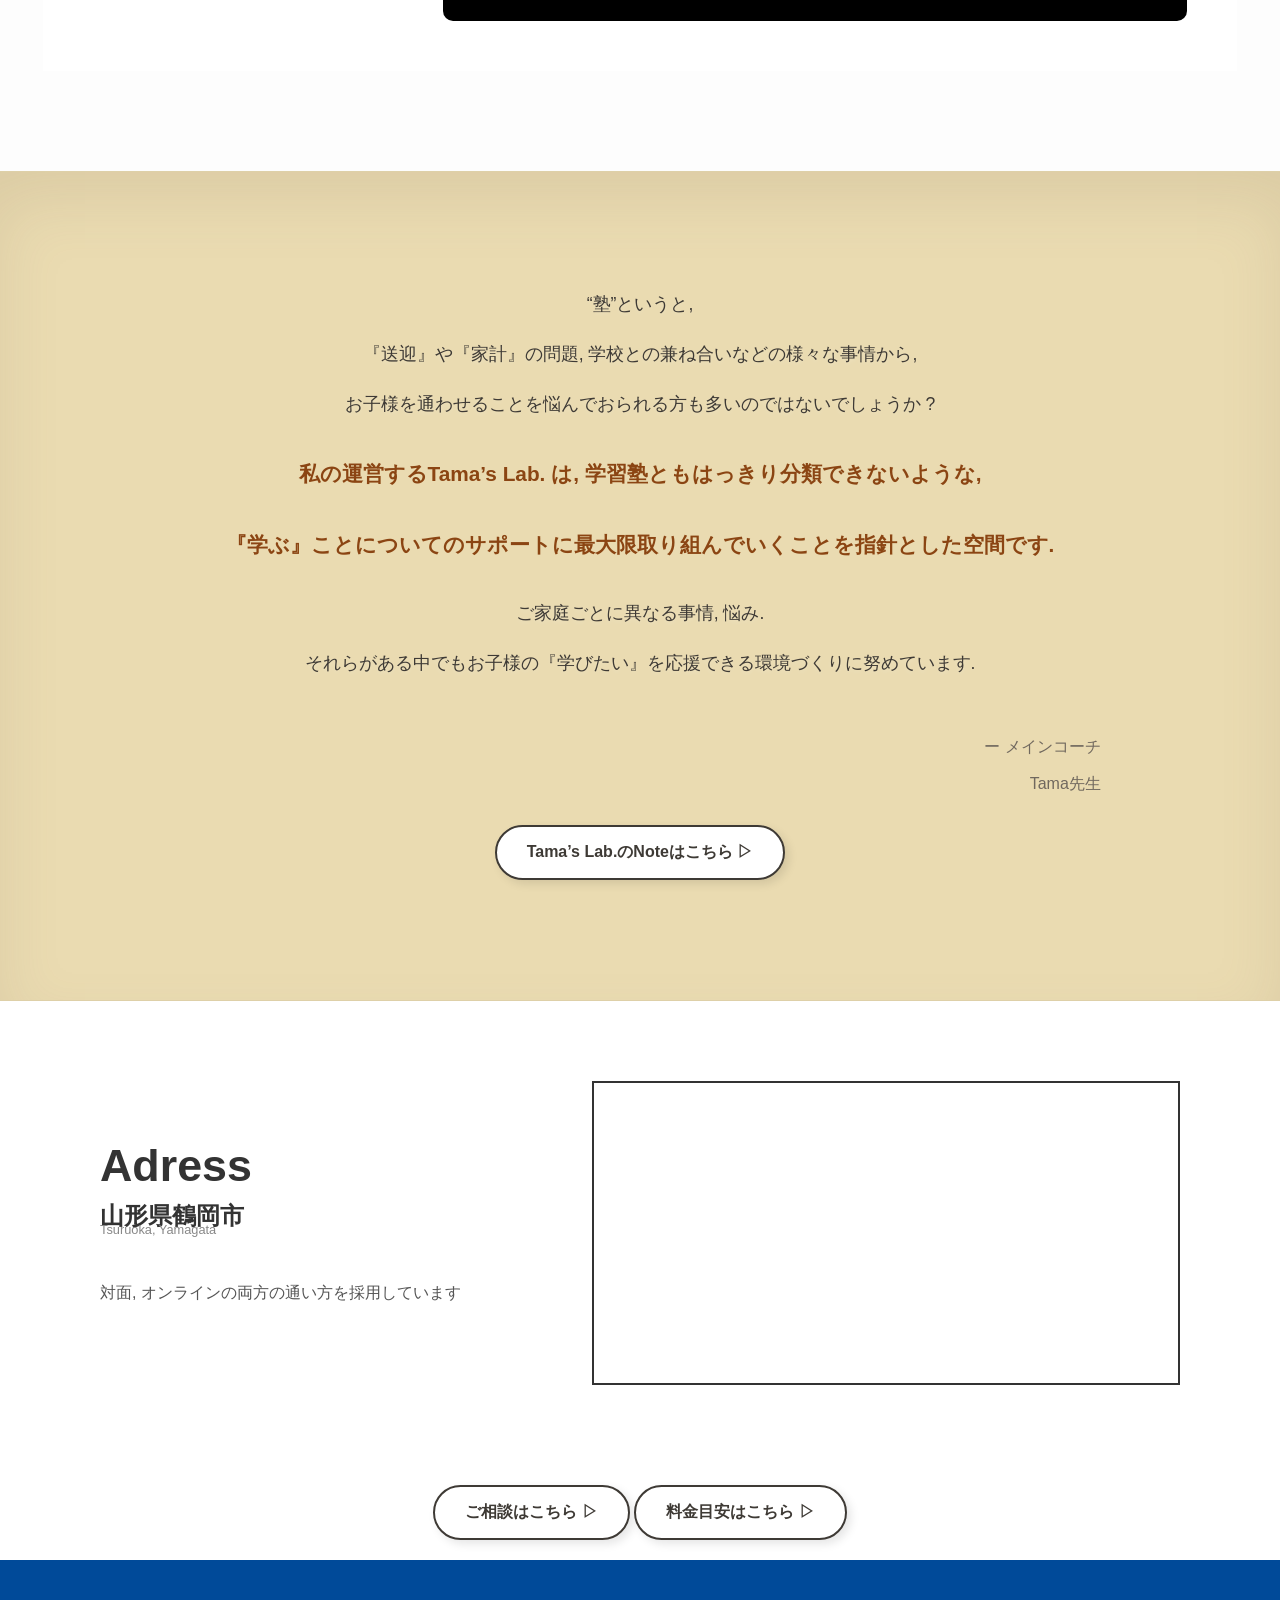
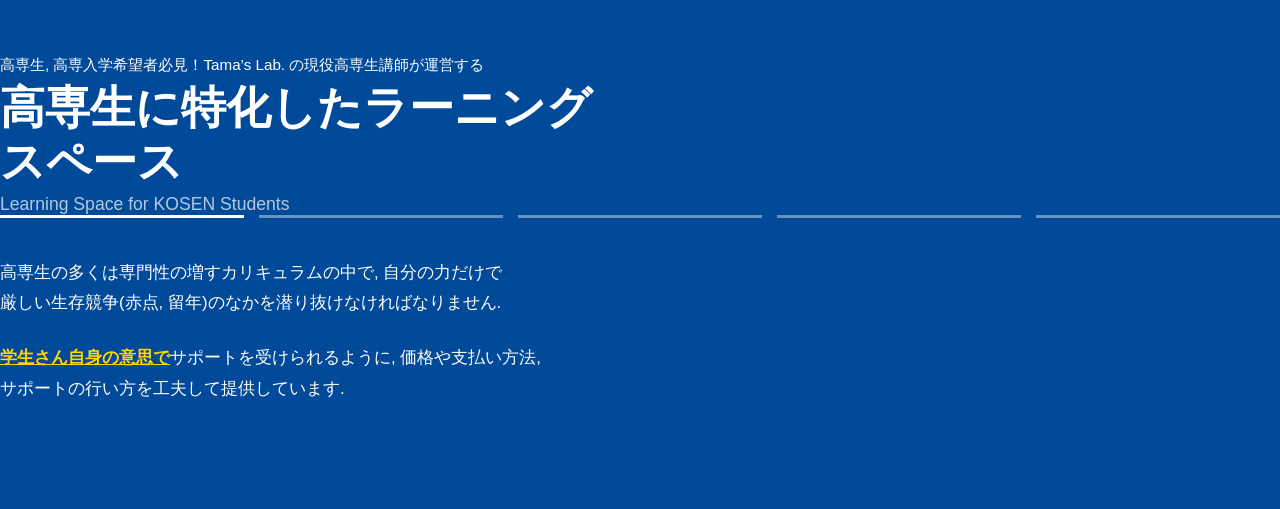
==== commit 3431c7cf: "Update index.html" ====
--- a/index.html
+++ b/index.html
@@ -123,67 +123,34 @@
         </section>
 
         <section class="kosen-special-section">
-            <div class="kosen-container">
-        
-                <div class="kosen-intro-blue">
-                    <div class="kosen-header">
-                        <p class="kosen-catch">高専生, 高専入学希望者必見！Tama’s Lab. の現役高専生講師が運営する</p>
-                        <h2 class="kosen-title">高専生に特化したラーニング<br>スペース</h2>
-                        <p class="kosen-title-en">Learning Space for KOSEN Students</p>
-                    </div>
-                    <div class="kosen-lines"><div></div><div></div><div></div><div></div><div></div></div>
-            
-                    <div class="kosen-body-text">
-                        <p>高専生の多くは専門性の増すカリキュラムの中で, 自分の力だけで<br>
-                           厳しい生存競争(赤点, 留年)のなかを潜り抜けなければなりません.</p>
-                        <p>1人では難しいけれど, 塾などに通う選択も難しい…<br>
-                           同じ年で他の学校に通っている生徒に比べ, より『自立』した高専生であるからこそ, 自身の専門性を高めるために塾に通うという選択肢を捨ててしまってはいませんか？</p>
-                        <p><span class="highlight-yellow">学生さん自身の意思で</span>サポートを受けられるように, 価格や支払い方法,<br>
-                           サポートの行い方を工夫して提供しています.</p>
-                    </div>
-                </div>
-
-                <div class="kosen-grid-blue">
-                    <h3 class="support-title">高専を知り尽くした現役高専生講師が<br>学習をサポートします！！</h3>
-            
-                    <div class="ann-grid">
-                        <div class="ann-card kosen-card-blue">
-                            <p class="card-num">1.</p>
-                            <p class="card-category">専門科目</p>
-                            <div class="card-content">
-                                <h4>定期テスト<br>対策</h4>
-                                <p>テスト1週間前から自分の好きな時間に学習サポートを受ける</p>
+    
+            <div class="kosen-intro-blue">
+                <div class="kosen-inner">
+                    <div class="kosen-flex-container">
+                        <div class="kosen-text-area">
+                            <p class="kosen-catch">高専生, 高専入学希望者必見！Tama’s Lab. の現役高専生講師が運営する</p>
+                            <h2 class="kosen-title">高専生に特化したラーニング<br>スペース</h2>
+                            <p class="kosen-title-en">Learning Space for KOSEN Students</p>
+                    
+                            <div class="kosen-lines"><div></div><div></div><div></div><div></div><div></div></div>
+                    
+                            <div class="kosen-body-text">
+                                <p>高専生の多くは専門性の増すカリキュラムの中で, 自分の力だけで<br>
+                                   厳しい生存競争(赤点, 留年)のなかを潜り抜けなければなりません.</p>
+                                <p><span class="highlight-yellow">学生さん自身の意思で</span>サポートを受けられるように, 価格や支払い方法,<br>
+                                   サポートの行い方を工夫して提供しています.</p>
                             </div>
                         </div>
+                        </div>
+                </div>
+            </div>
 
-                        <div class="ann-card kosen-card-blue">
-                            <p class="card-category">基礎学力<br>向上</p>
-                            <div class="card-content">
-                                <h4>基礎学力<br>向上</h4>
-                                <p>日々の学習のサポート&進学などの長期的なサポート</p>
-                            </div>
-                        </div>
-
-                        <div class="ann-card kosen-card-blue">
-                            <p class="card-num">2.</p>
-                            <p class="card-category">英語</p>
-                            <div class="card-content card-yellow-text">
-                                <h4>TOEIC対策</h4>
-                                <p>単位や編入に欠かせないTOEICの点数底上げ</p>
-                            </div>
-                        </div>
-
-                        <div class="ann-card kosen-card-blue">
-                            <p class="card-category">英会話</p>
-                            <div class="card-content card-yellow-text">
-                                <h4>英会話</h4>
-                                <p>留学のチャンスをつかみ, 現地でも渡り歩ける実用的な英語</p>
-                            </div>
-                        </div>
-                    </div> <a href="kousen.html" class="note-link">もっと詳しく知りたい方はこちら ▷</a>
-                </div> 
-            </div> 
-    </section>
+            <div class="kosen-grid-area">
+                <div class="kosen-inner">
+                    </div>
+            </div>
+        </section>
+        
     </main>
 
     <script>
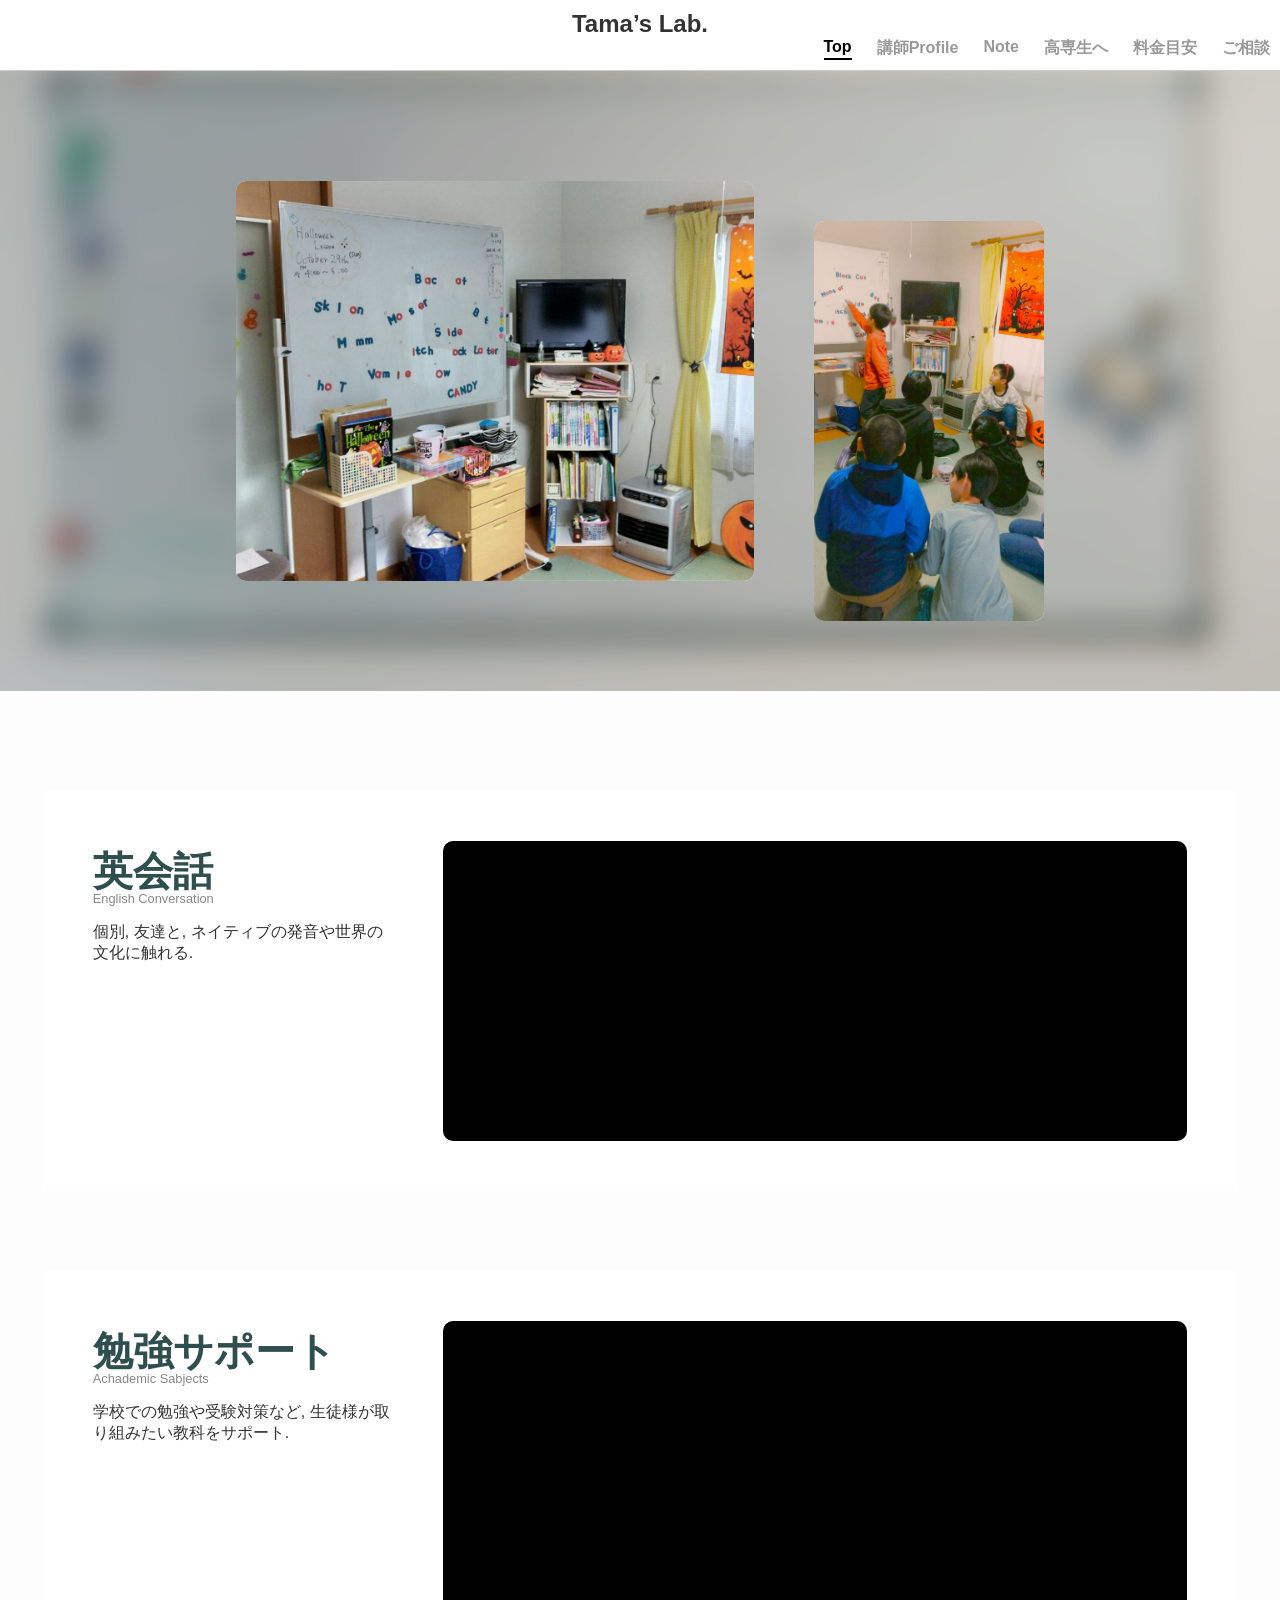
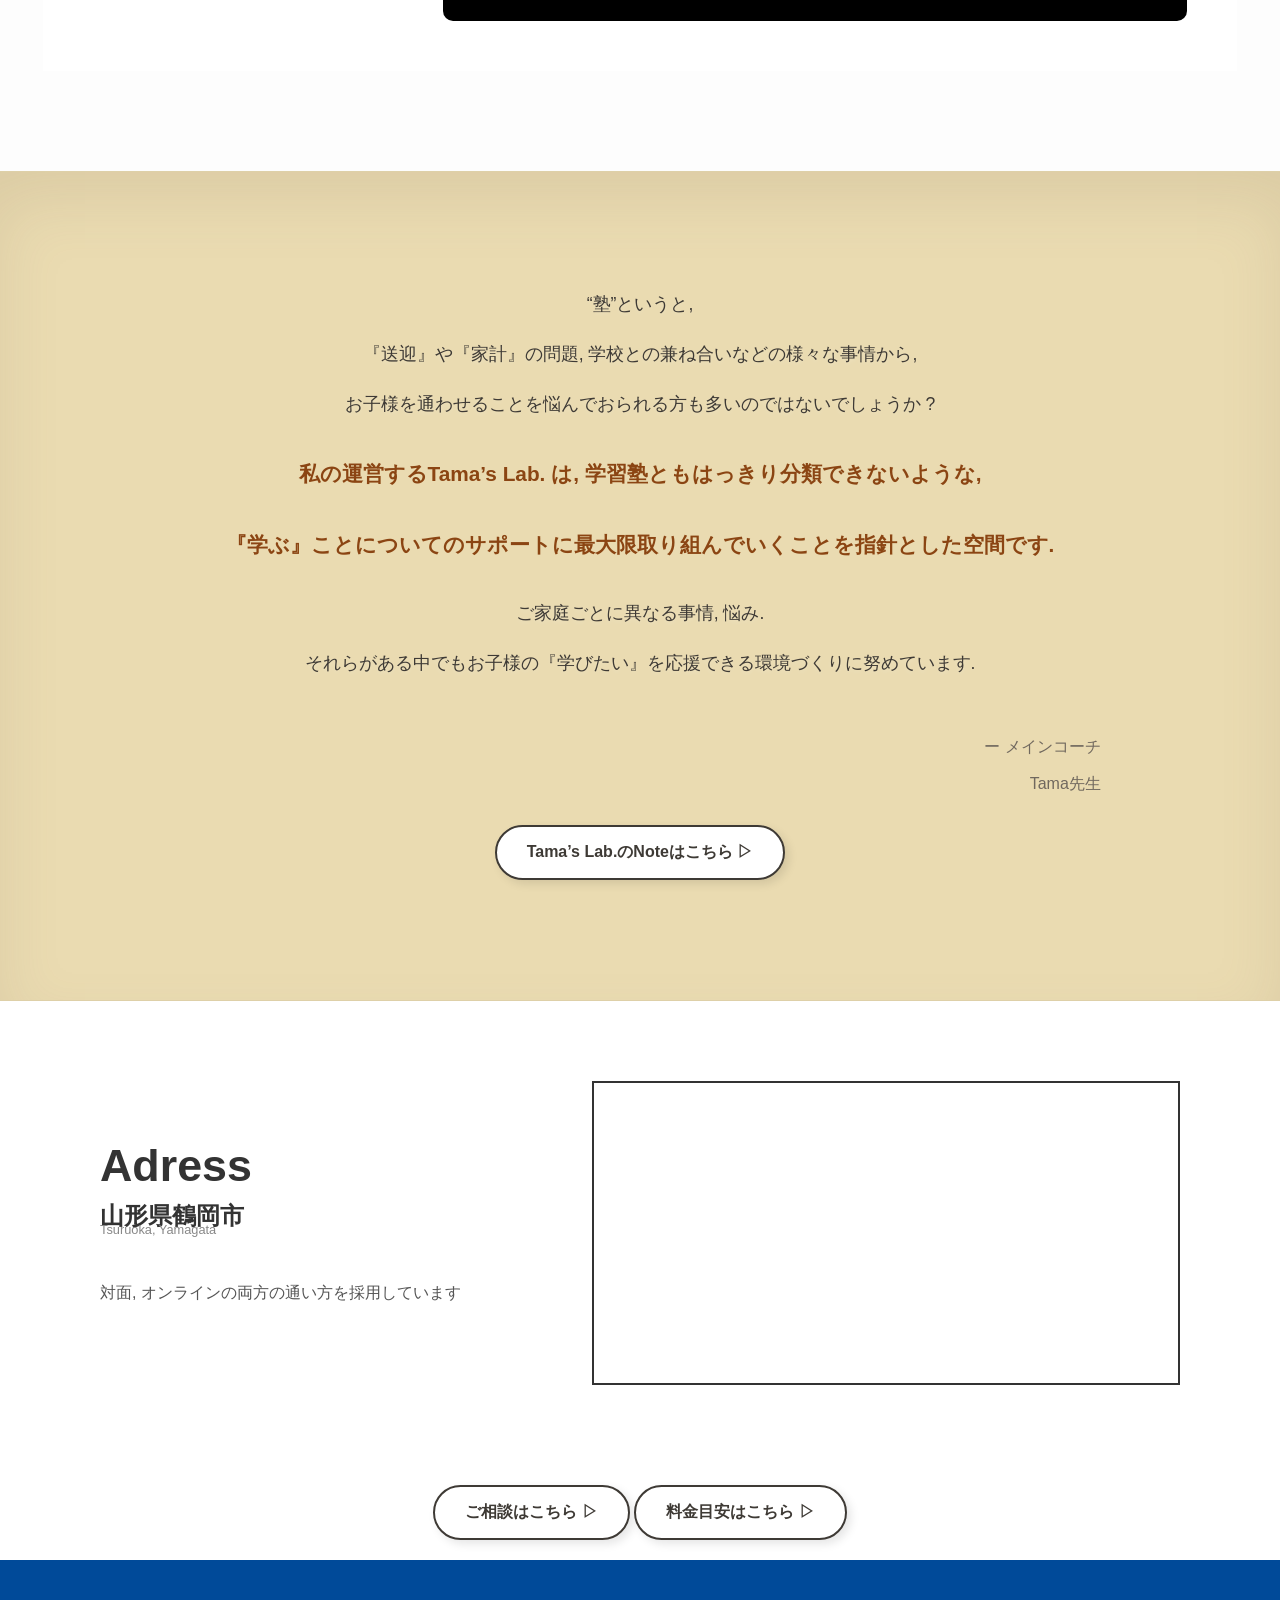
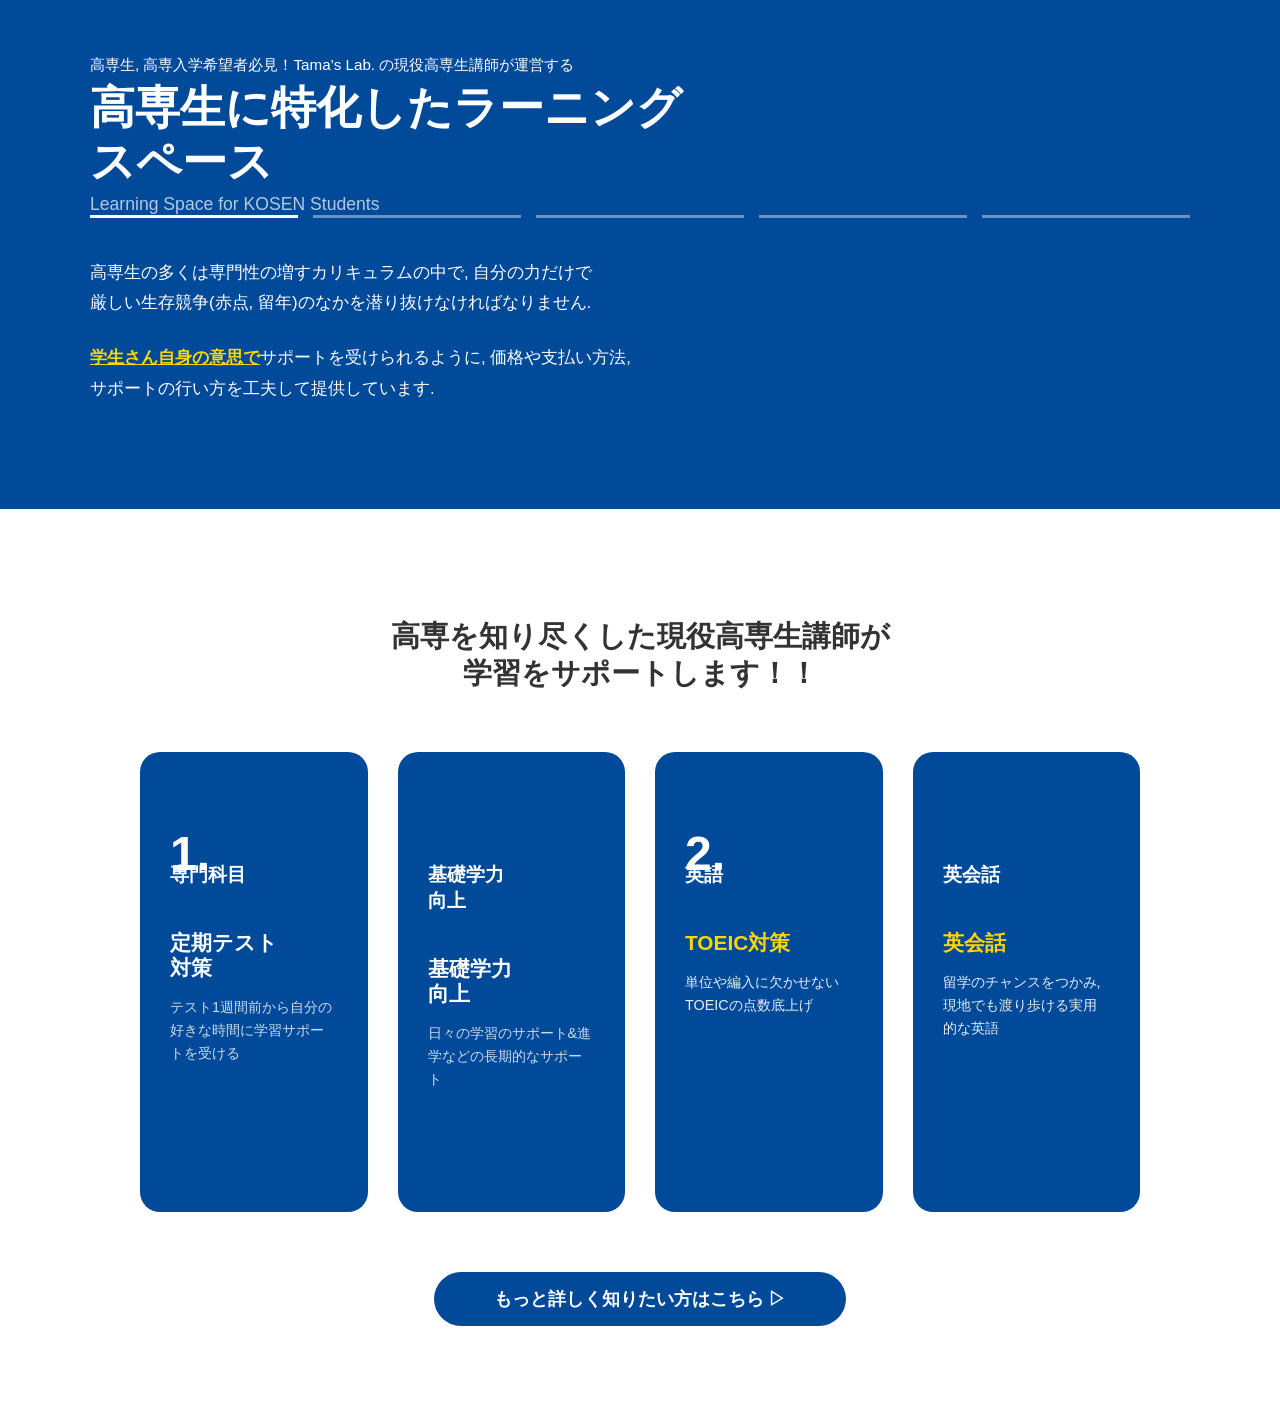
==== commit bc68fdc8: "Update index.html" ====
--- a/index.html
+++ b/index.html
@@ -145,10 +145,45 @@
                 </div>
             </div>
 
-            <div class="kosen-grid-area">
-                <div class="kosen-inner">
-                    </div>
-            </div>
+            <div class="kosen-grid-blue">
+            <h3 class="support-title">高専を知り尽くした現役高専生講師が<br>学習をサポートします！！</h3>
+            
+            <div class="ann-grid">
+                <div class="ann-card kosen-card-blue">
+                    <p class="card-num">1.</p>
+                    <p class="card-category">専門科目</p>
+                    <div class="card-content">
+                        <h4>定期テスト<br>対策</h4>
+                        <p>テスト1週間前から自分の好きな時間に学習サポートを受ける</p>
+                    </div>
+                </div>
+
+                <div class="ann-card kosen-card-blue">
+                    <p class="card-category">基礎学力<br>向上</p>
+                    <div class="card-content">
+                        <h4>基礎学力<br>向上</h4>
+                        <p>日々の学習のサポート&進学などの長期的なサポート</p>
+                    </div>
+                </div>
+
+                <div class="ann-card kosen-card-blue">
+                    <p class="card-num">2.</p>
+                    <p class="card-category">英語</p>
+                    <div class="card-content card-yellow-text">
+                        <h4>TOEIC対策</h4>
+                        <p>単位や編入に欠かせないTOEICの点数底上げ</p>
+                    </div>
+                </div>
+
+                <div class="ann-card kosen-card-blue">
+                    <p class="card-category">英会話</p>
+                    <div class="card-content card-yellow-text">
+                        <h4>英会話</h4>
+                        <p>留学のチャンスをつかみ, 現地でも渡り歩ける実用的な英語</p>
+                    </div>
+                </div>
+            </div> <a href="#" class="note-button-flat">もっと詳しく知りたい方はこちら ▷</a>
+        </div> </div> </section>
         </section>
         
     </main>
--- a/style.css
+++ b/style.css
@@ -331,11 +331,6 @@
     padding: 0;
 }
 
-.kosen-container {
-    max-width: 1100px;
-    margin: 0 auto;
-}
-
 /* --- 上部メッセージエリア --- */
 .kosen-intro-blue {
     background-color: #004a99; /* 濃い青背景 */
@@ -345,8 +340,10 @@
     text-align: left;
 }
 
-.kosen-header {
-    margin-bottom: 25px;
+.kosen-inner {
+    max-width: 1100px; /* ここでコンテンツの幅を決める */
+    margin: 0 auto;    /* 中央寄せ */
+    padding: 0 5%;     /* スマホ時の左右余白 */
 }
 
 .kosen-catch {
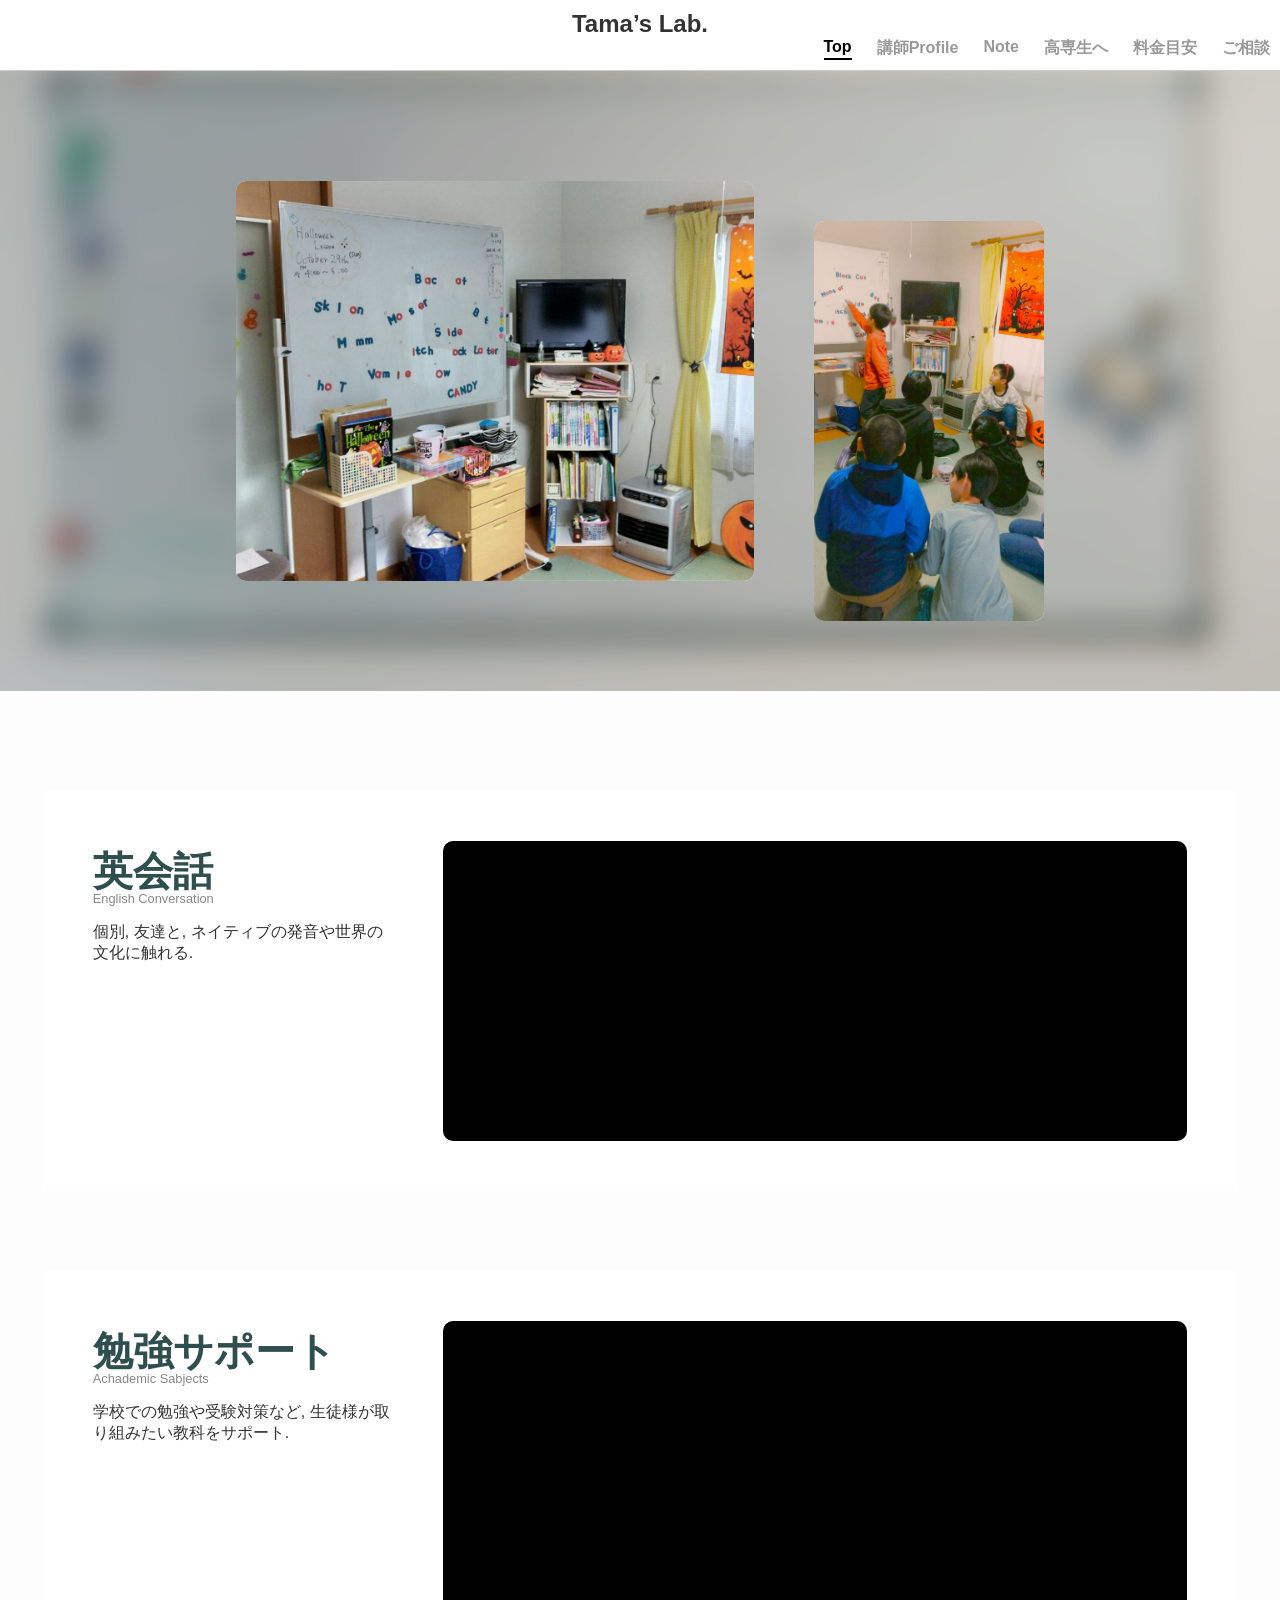
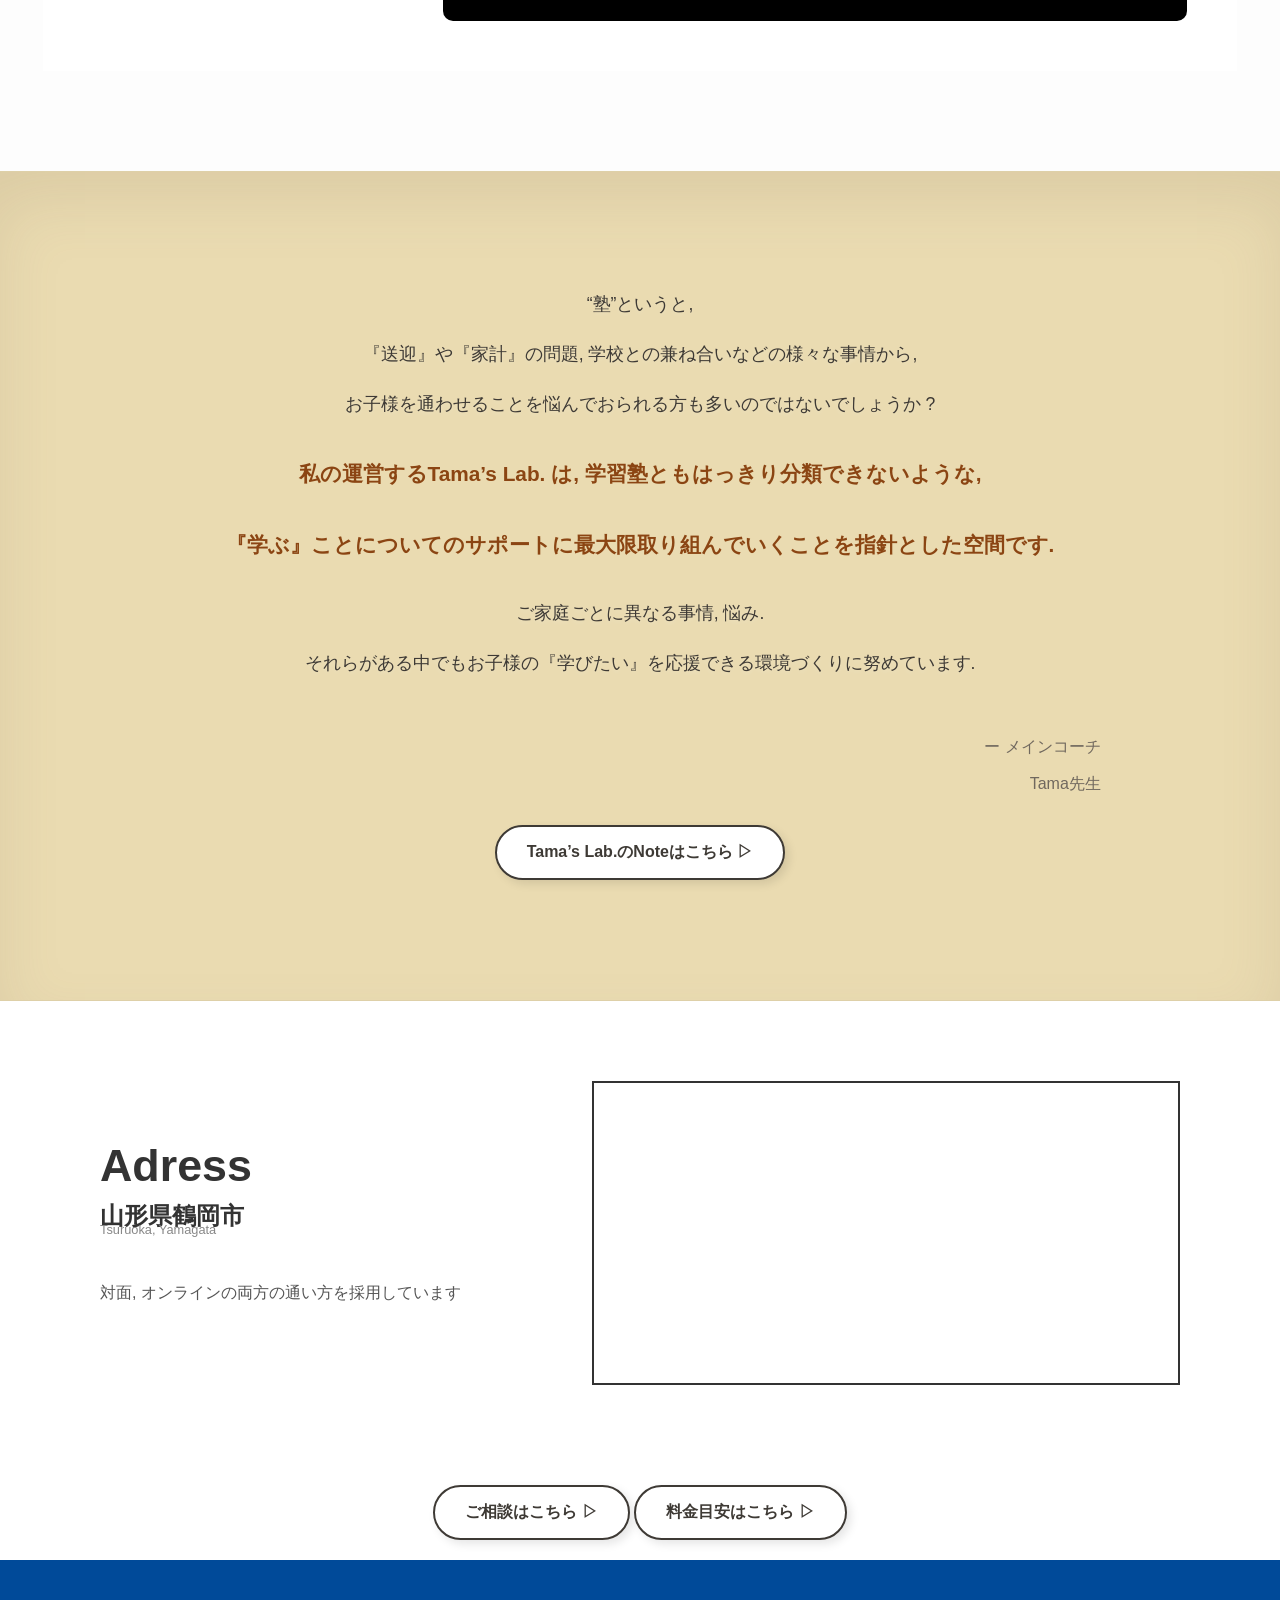
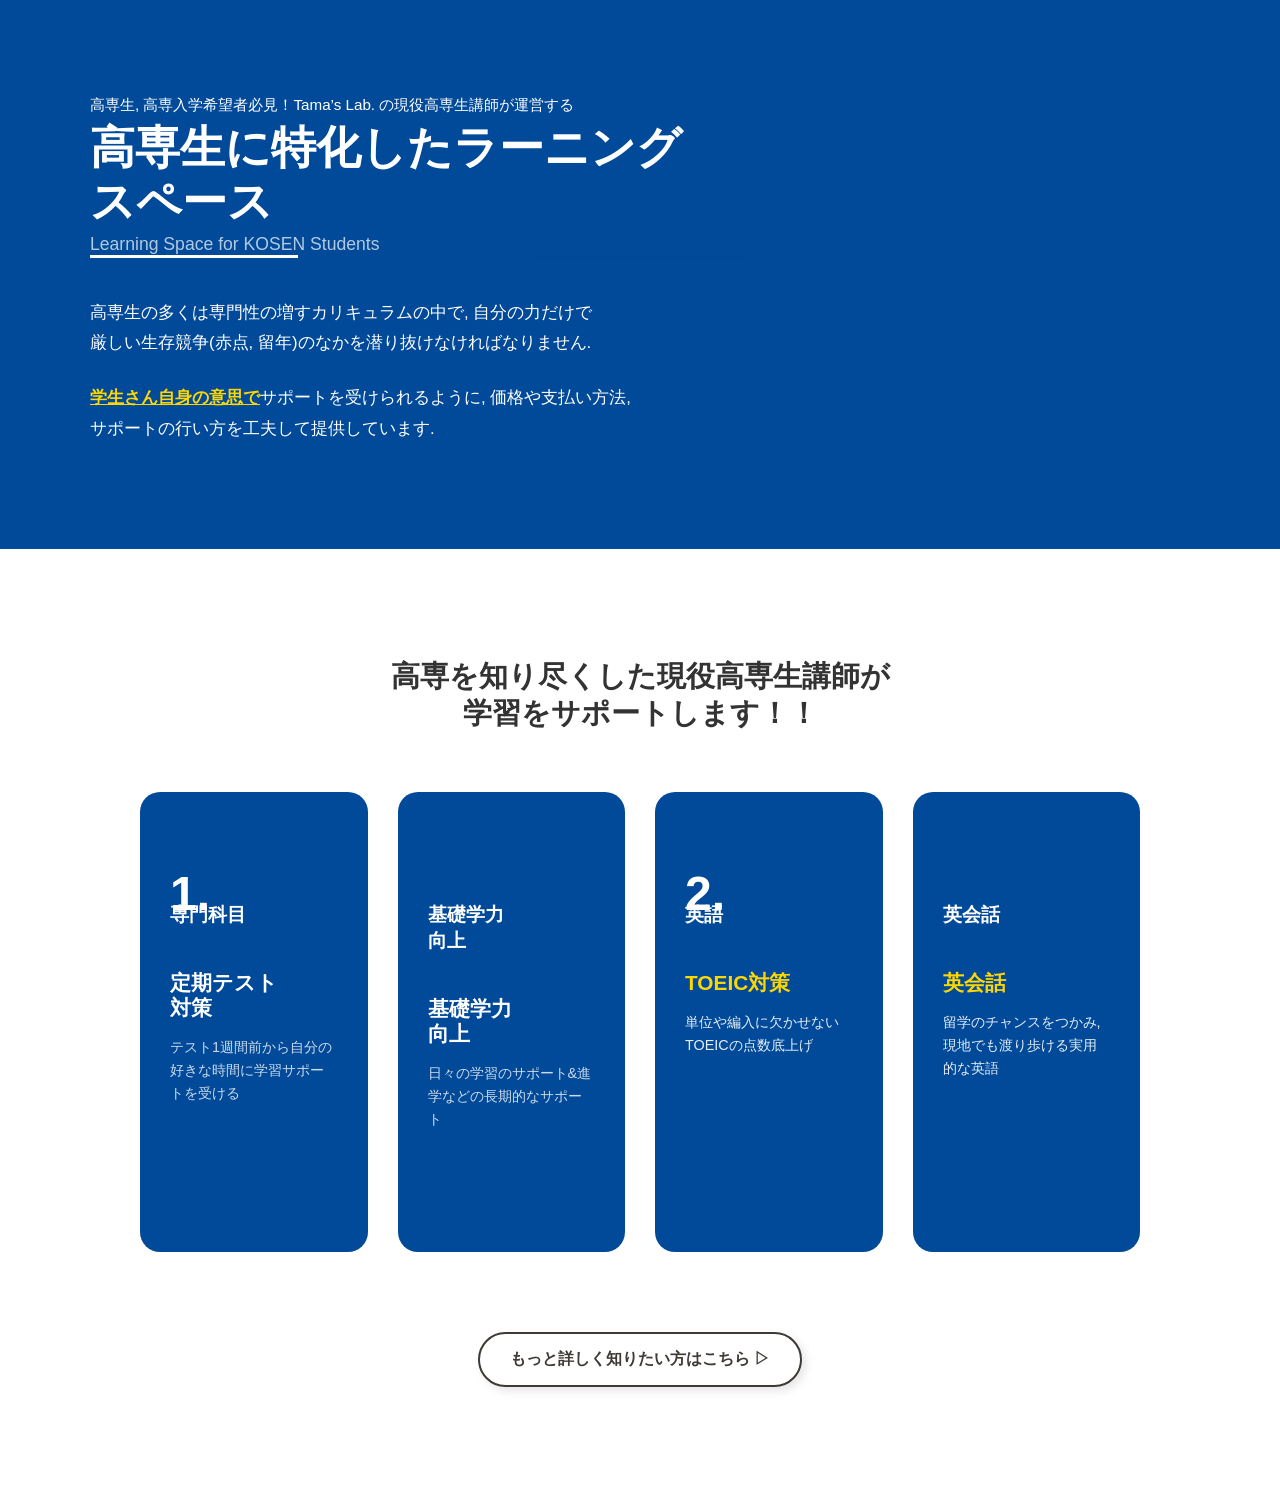
==== commit 917a0f16: "Update index.html" ====
--- a/index.html
+++ b/index.html
@@ -182,7 +182,7 @@
                         <p>留学のチャンスをつかみ, 現地でも渡り歩ける実用的な英語</p>
                     </div>
                 </div>
-            </div> <a href="#" class="note-button-flat">もっと詳しく知りたい方はこちら ▷</a>
+            </div> <a href="#" class="note-link">もっと詳しく知りたい方はこちら ▷</a>
         </div> </div> </section>
         </section>
         
--- a/style.css
+++ b/style.css
@@ -335,15 +335,38 @@
 .kosen-intro-blue {
     background-color: #004a99; /* 濃い青背景 */
     color: #fff;              /* 基本文字色白 */
-    padding: 80px 0;
+    padding: 120px 0 80px 0;
     width: 100%;
     text-align: left;
+    position: relative;
+    overflow: hidden;
+}
+.kosen-intro-blue::before {
+    content: '';
+    position: absolute;
+    top: 0;
+    left: 0;
+    width: 100%;
+    height: 100px; /* グラデーションの高さ */
+    /* 画像にある、青い帯が複数重なり、上に行くほど薄くなる効果 */
+    background: linear-gradient(to bottom,
+        rgba(0, 74, 153, 0) 0%,
+        rgba(0, 74, 153, 0) 50px, /* 1本目の青（濃い） */
+        rgba(0, 74, 153, 0.6) 50px, /* 2本目の青（薄い） */
+        rgba(0, 74, 153, 0.6) 70px,
+        rgba(0, 74, 153, 0.3) 70px, /* 3本目の青（もっと薄い） */
+        rgba(0, 74, 153, 0.3) 90px,
+        rgba(0, 74, 153, 0.1) 90px, /* 4本目の青（さらに薄い） */
+        rgba(0, 74, 153, 0.1) 100%);
+    opacity: 0.8; /* 全体の透明度調整 */
 }
 
 .kosen-inner {
     max-width: 1100px; /* ここでコンテンツの幅を決める */
     margin: 0 auto;    /* 中央寄せ */
     padding: 0 5%;     /* スマホ時の左右余白 */
+    position: relative;
+    z-index: 1;
 }
 
 .kosen-catch {
@@ -380,7 +403,11 @@
     flex: 1;
 }
 
-.kosen-lines div:nth-child(1) { background-color: #fff; } /* 1本目を濃く */
+.kosen-lines div:nth-child(1) { background-color: #fff; } /* 1本目：純白 */
+.kosen-lines div:nth-child(2) { background-color: rgba(0, 74, 153, 0.8); } /* 2本目：濃い青 */
+.kosen-lines div:nth-child(3) { background-color: rgba(0, 74, 153, 0.6); } /* 3本目：中くらいの青 */
+.kosen-lines div:nth-child(4) { background-color: rgba(0, 74, 153, 0.4); } /* 4本目：薄い青 */
+.kosen-lines div:nth-child(5) { background-color: rgba(0, 74, 153, 0.2); } /* 5本目：とても薄い青 */
 
 .kosen-body-text {
     line-height: 1.8;
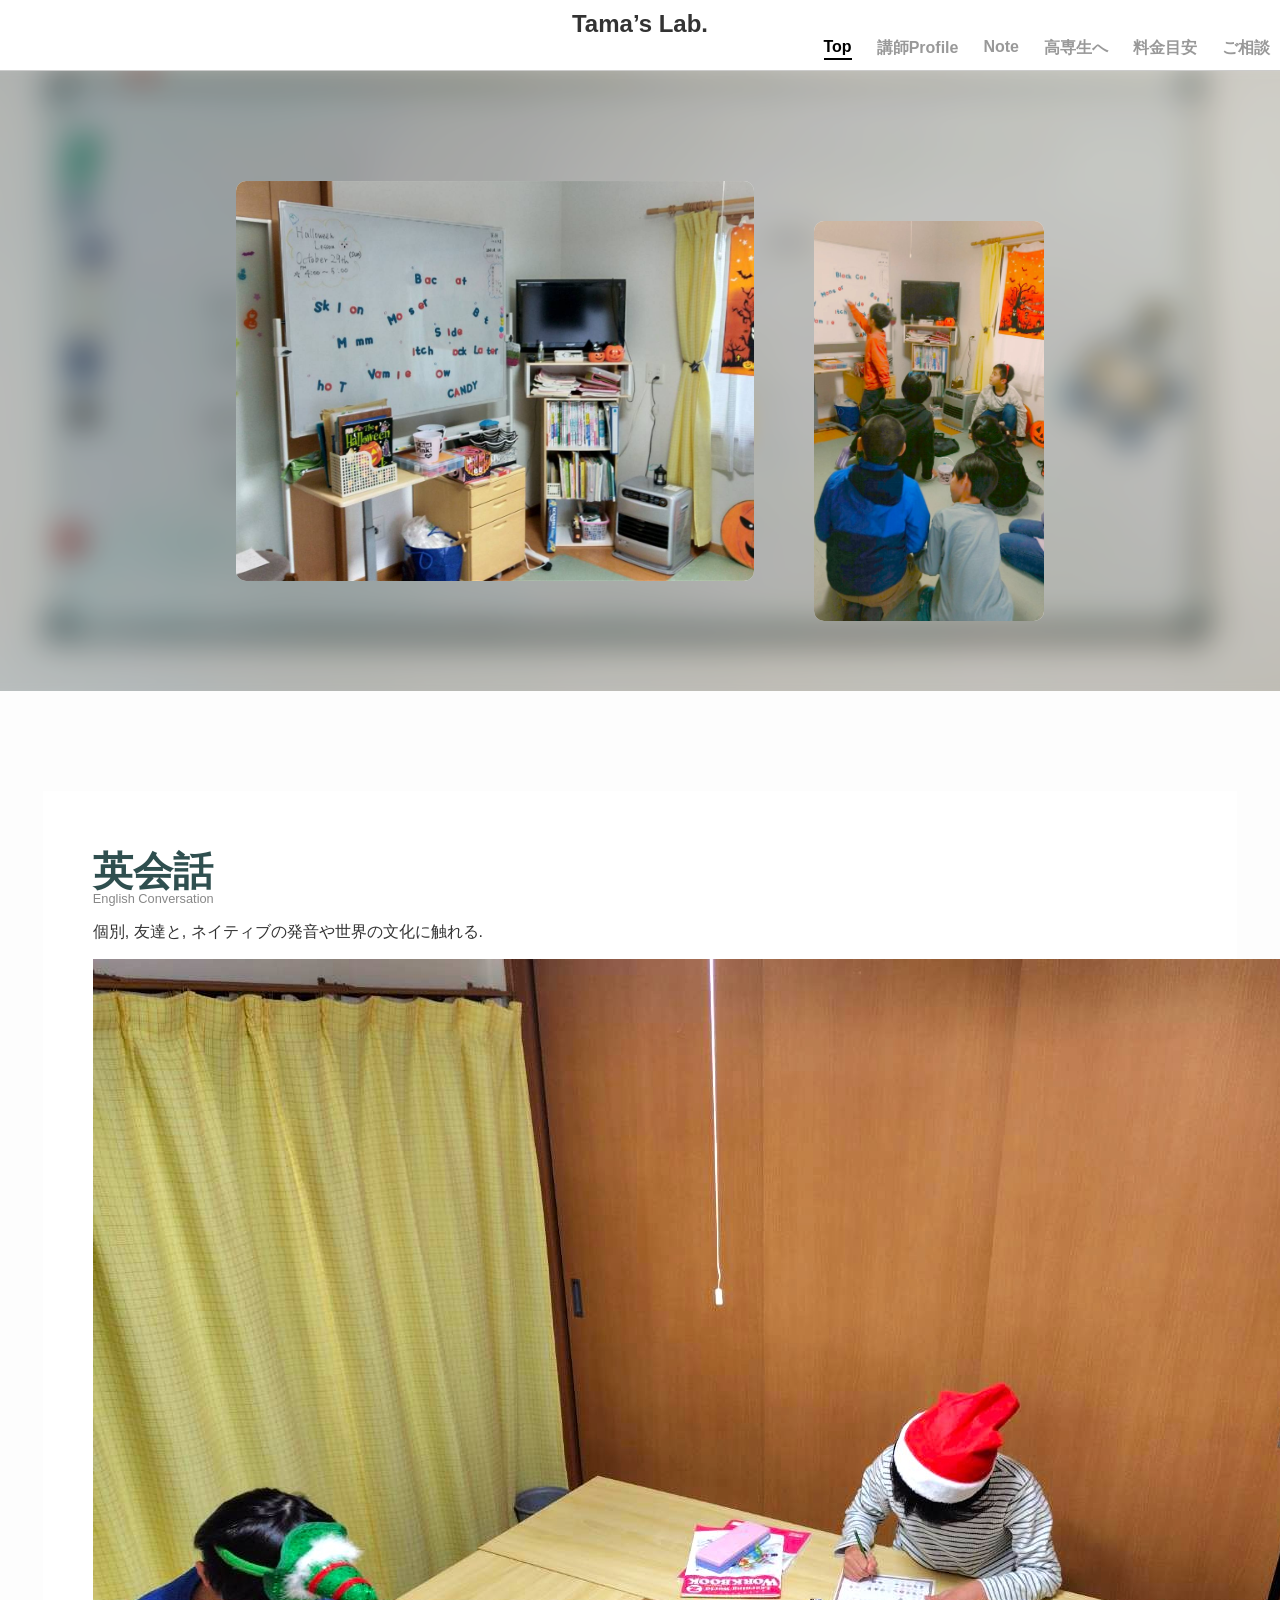
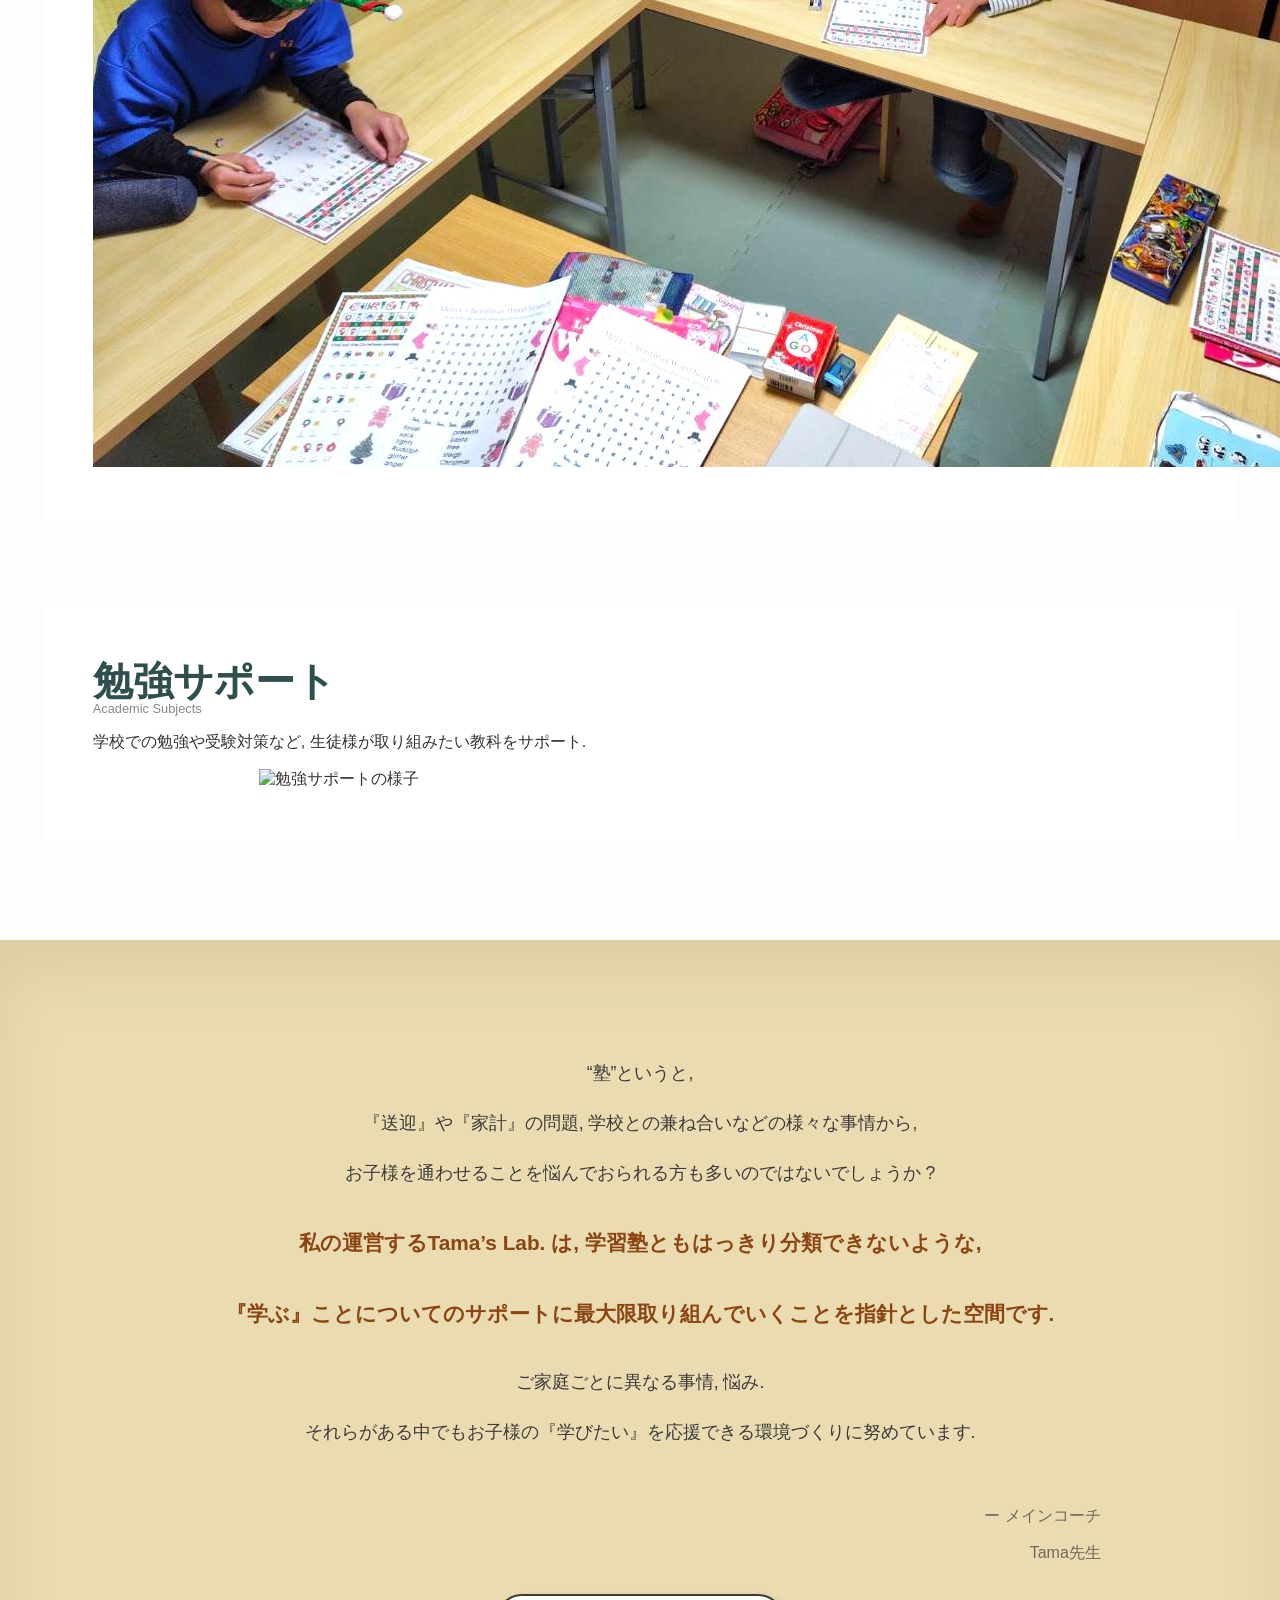
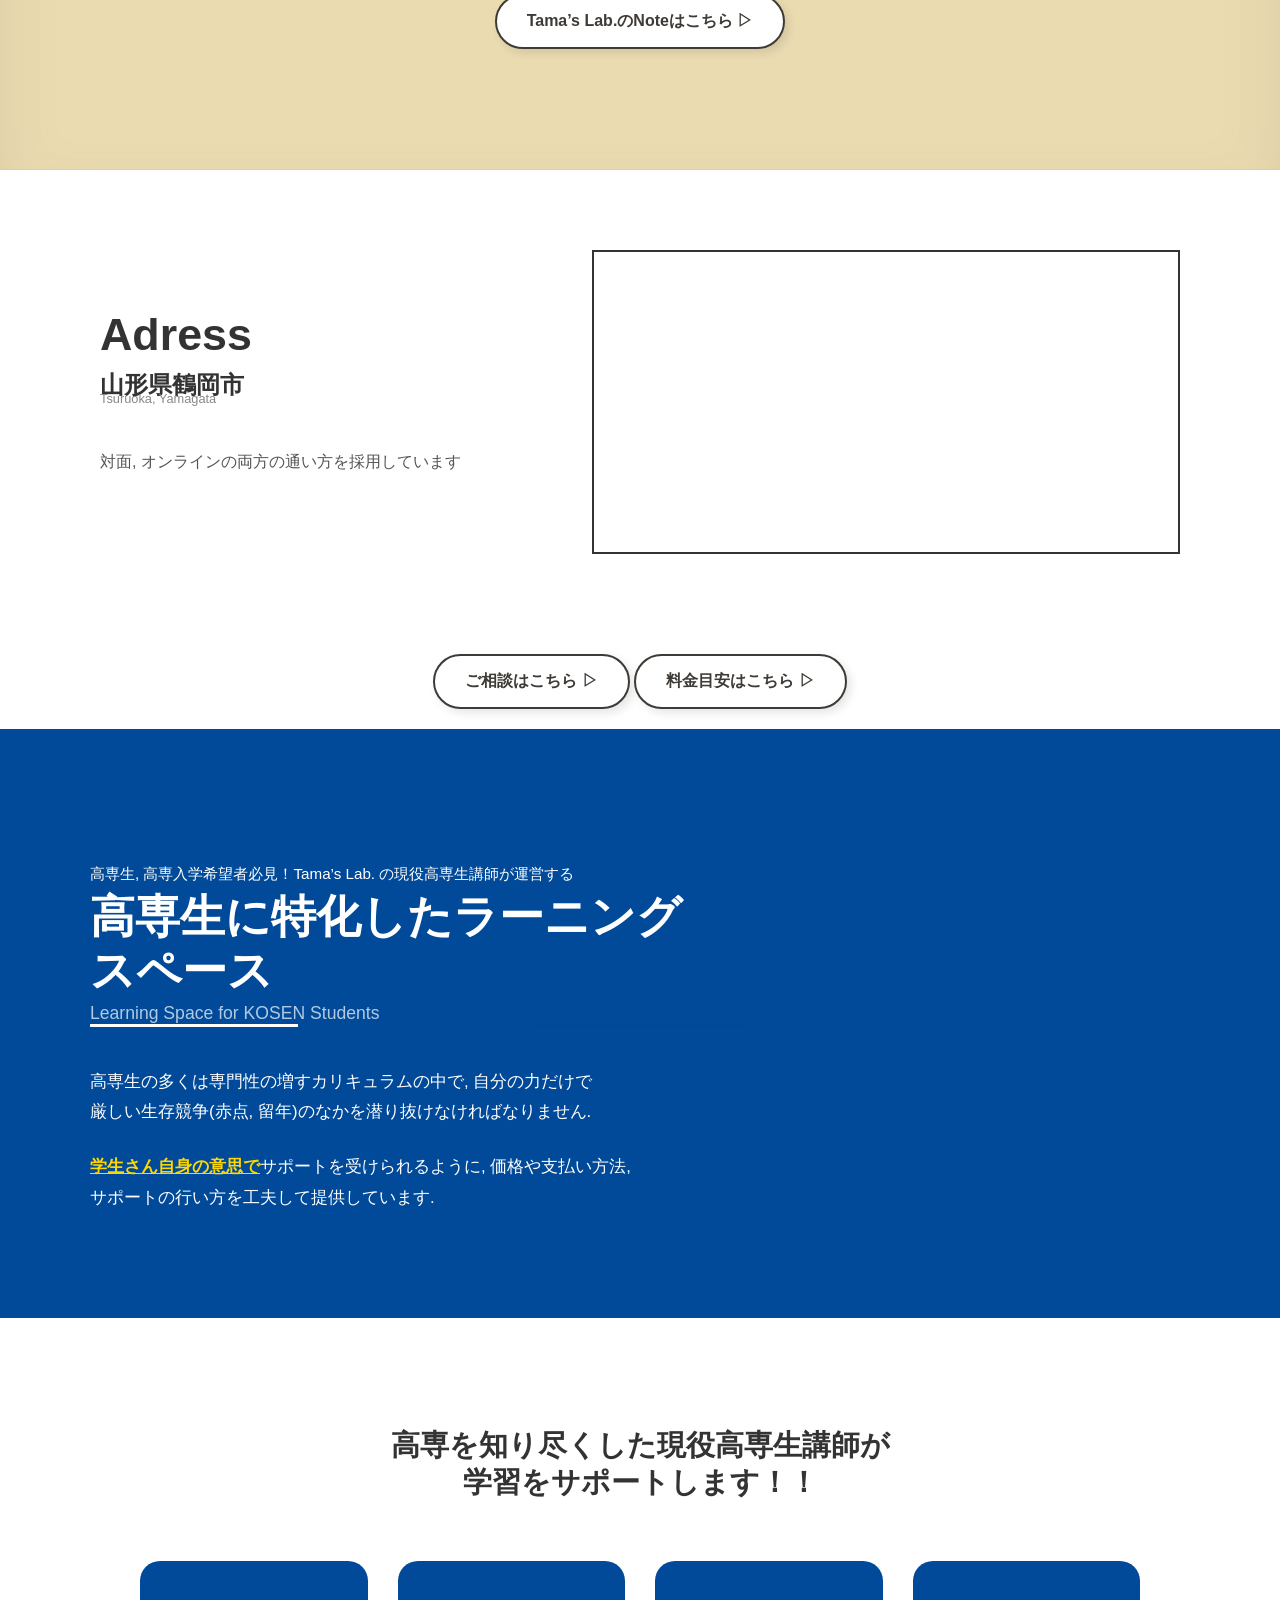
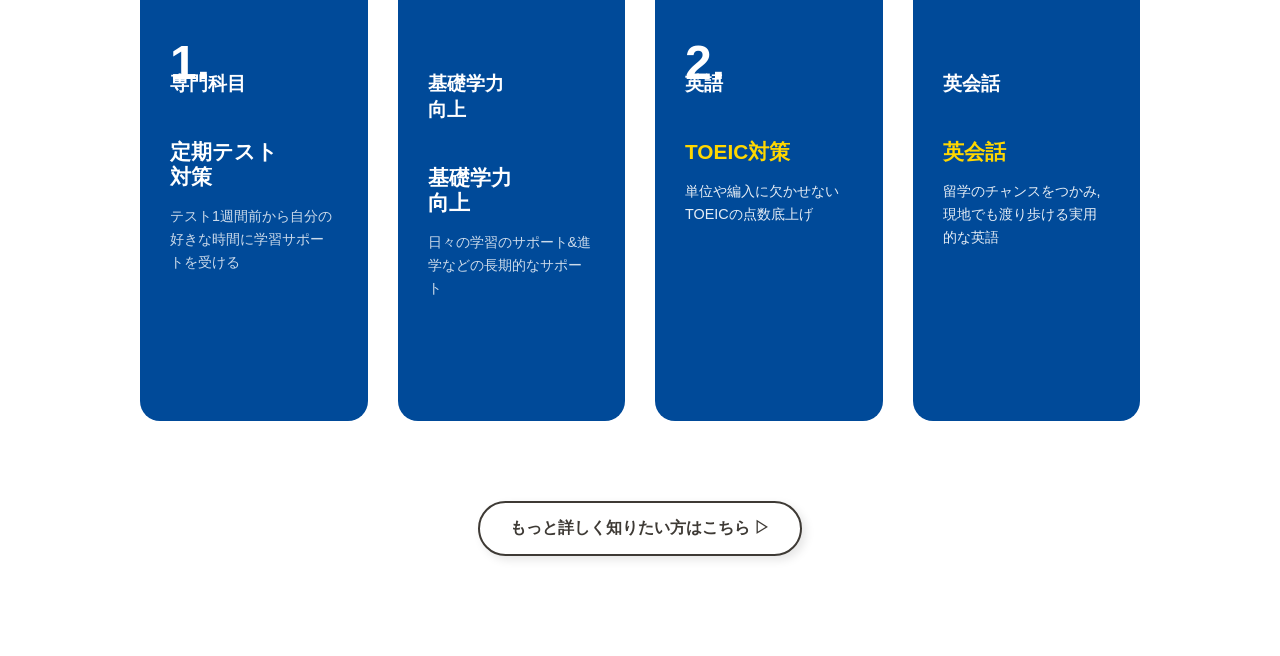
==== commit 1956a821: "Update index.html" ====
--- a/index.html
+++ b/index.html
@@ -46,34 +46,32 @@
            </div>
        </section>
 
-        <section class="services">
+       <section class="services">
             <div class="service-box">
-                <div class="title-group">
-                    <h2>英会話</h2>
-                    <p class="en-sub">English Conversation</p>
-                    <p>個別, 友達と, ネイティブの発音や世界の文化に触れる.</p>
-                </div>
-                <div class="video-container" title="ホバーして自動再生する動画を埋め込む(音声なし)">
-                    <video src="url" muted loop onmouseover="this.play()" onmouseout="this.pause()" class="hover-video">
-                    ホバーで再生する動画エリア  
-                    </video>
-                </div>
-                
+                <a href="course-english.html" style="text-decoration: none; color: inherit;">
+                    <div class="title-group">
+                        <h2>英会話</h2>
+                        <p class="en-sub">English Conversation</p>
+                        <p>個別, 友達と, ネイティブの発音や世界の文化に触れる.</p>
+                    </div>
+                    <div class="image-container">
+                        <img src="three_kids_halloween.jpg" alt="英会話の様子" class="service-img">
+                    </div>
+                </a>
             </div>
 
             <div class="service-box">
-                <div class="title-group">
-                    <h2>勉強サポート</h2>
-                    <p class="en-sub">Achademic Sabjects</p>
-                    <p>学校での勉強や受験対策など, 生徒様が取り組みたい教科をサポート.</p>
-                </div>
-                <div class="video-container" title="ホバーして自動再生する動画を埋め込む(音声なし)">
-                    <video src="url" muted loop onmouseover="this.play()" onmouseout="this.pause()" class="hover-video">
-                    ホバーで再生する動画エリア 
-                </div>
-            </div>
-        </section>
-
+                <a href="course-study.html" style="text-decoration: none; color: inherit;">
+                    <div class="title-group">
+                        <h2>勉強サポート</h2>
+                        <p class="en-sub">Academic Subjects</p> <p>学校での勉強や受験対策など, 生徒様が取り組みたい教科をサポート.</p>
+                    </div>
+                    <div class="image-container">
+                        <img src="study-support.jpg" alt="勉強サポートの様子" class="service-img">
+                    </div>
+                </a>
+            </div>
+        </section>
         
         <section class="message">
             <p>“塾”というと, </p>
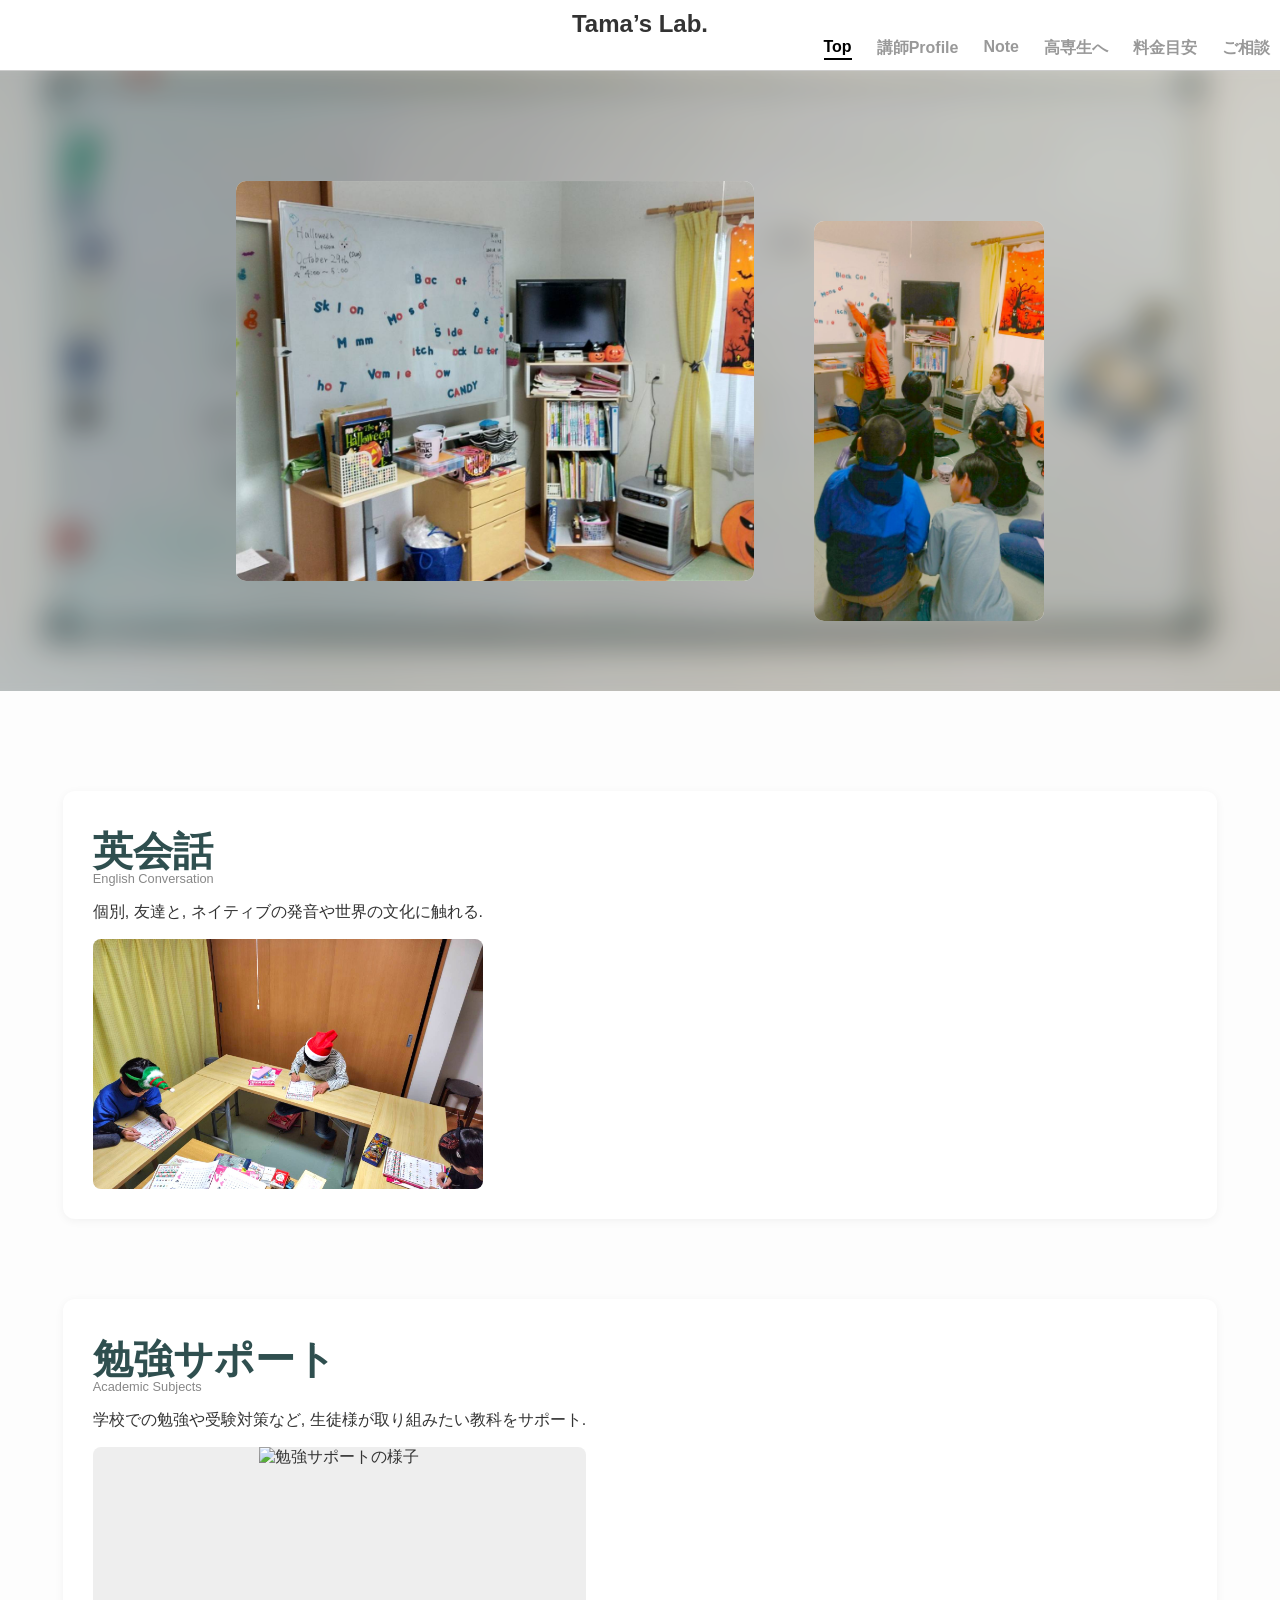
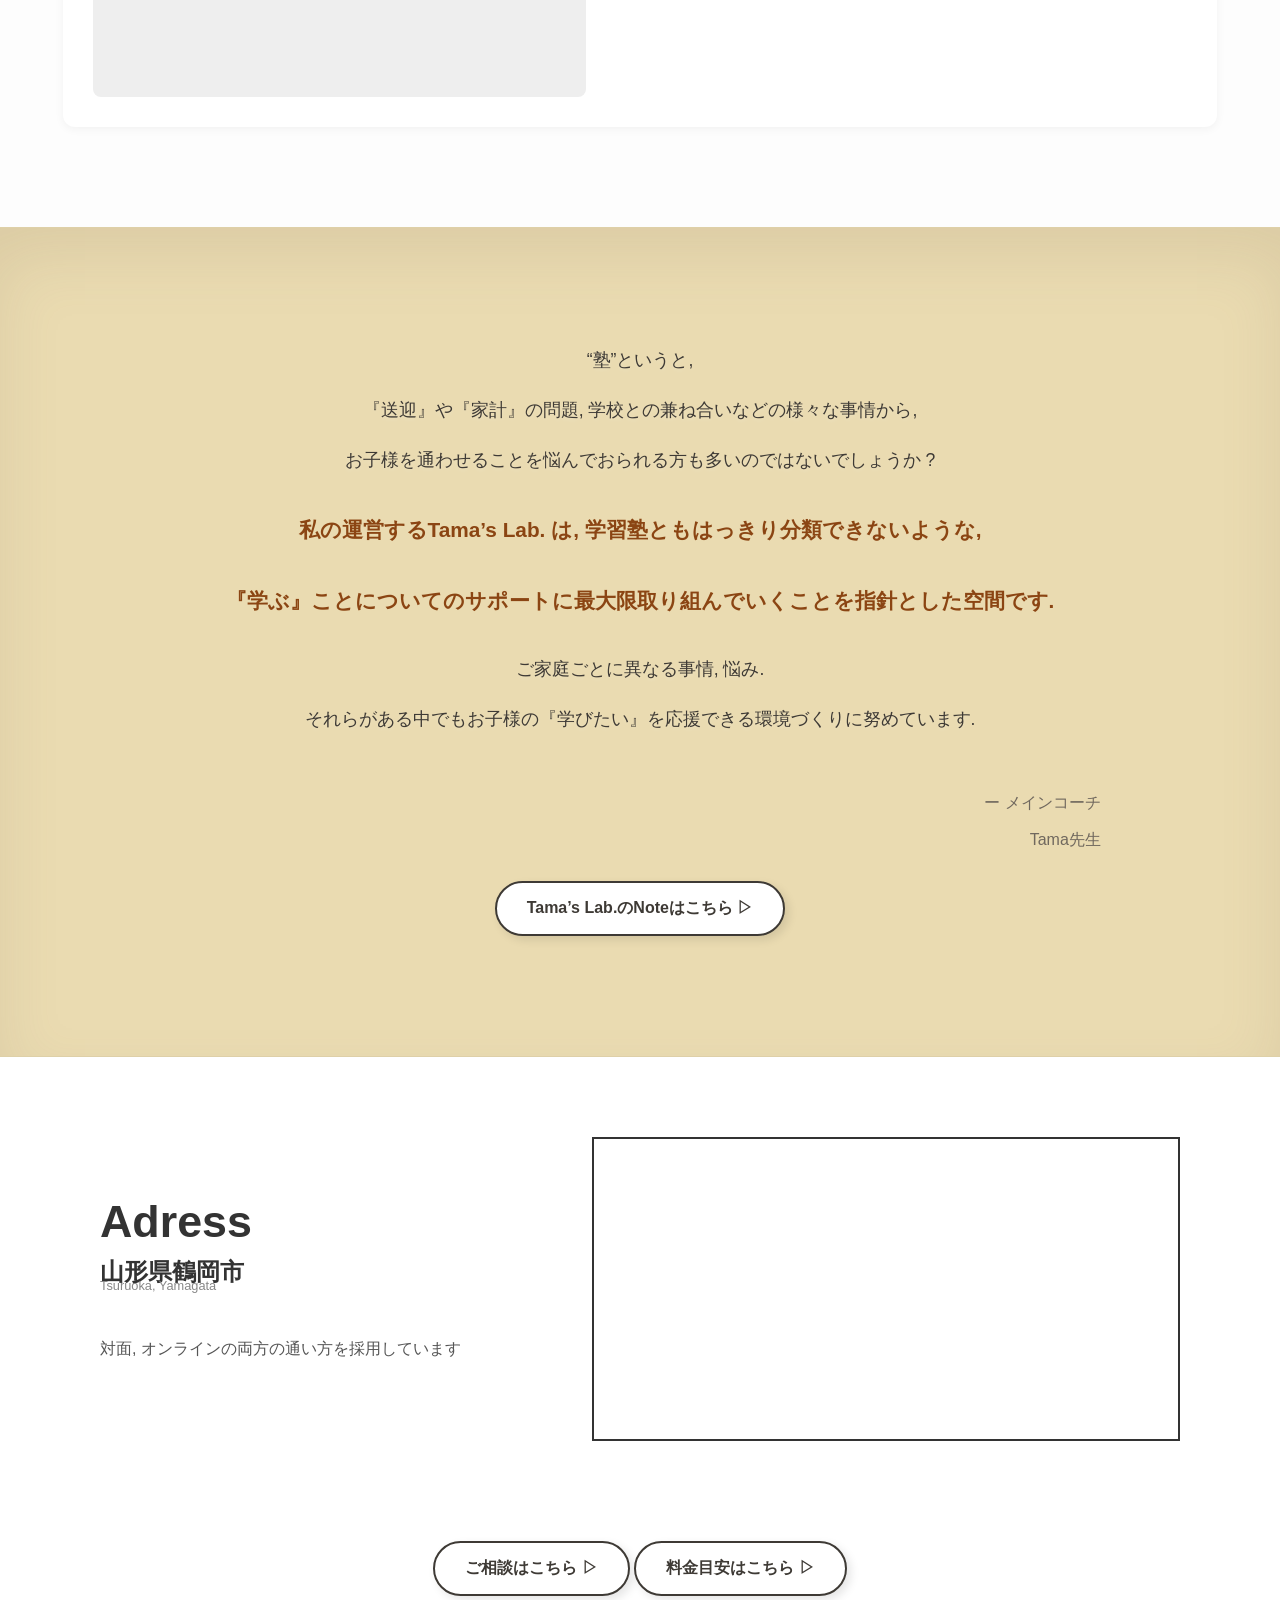
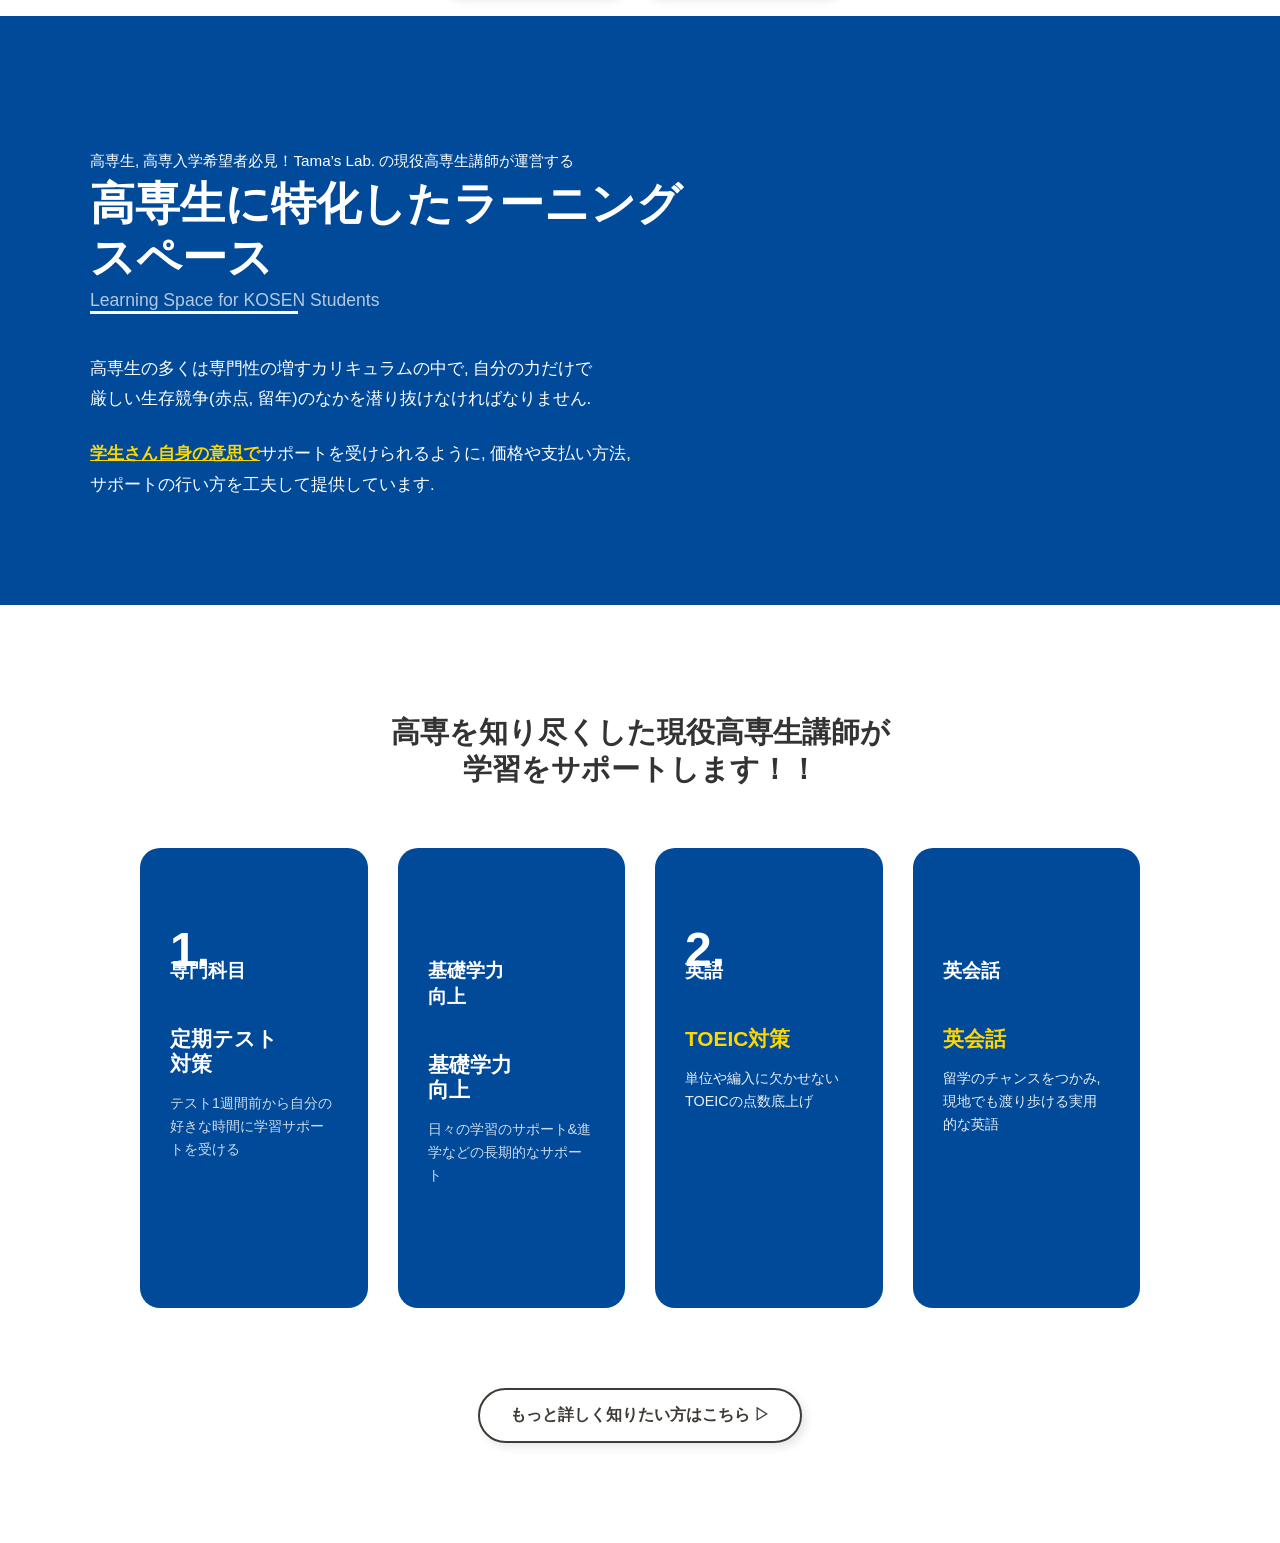
==== commit 3c5cbb68: "Update index.html" ====
--- a/index.html
+++ b/index.html
@@ -48,7 +48,7 @@
 
        <section class="services">
             <div class="service-box">
-                <a href="course-english.html" style="text-decoration: none; color: inherit;">
+                <a href="course-english.html" style="text-decoration: none; color: inherit;" class="service-link">
                     <div class="title-group">
                         <h2>英会話</h2>
                         <p class="en-sub">English Conversation</p>
@@ -61,7 +61,7 @@
             </div>
 
             <div class="service-box">
-                <a href="course-study.html" style="text-decoration: none; color: inherit;">
+                <a href="course-study.html" style="text-decoration: none; color: inherit;"class="service-link">
                     <div class="title-group">
                         <h2>勉強サポート</h2>
                         <p class="en-sub">Academic Subjects</p> <p>学校での勉強や受験対策など, 生徒様が取り組みたい教科をサポート.</p>
--- a/style.css
+++ b/style.css
@@ -187,18 +187,42 @@
     margin:0;
 }
 
-.video-container {
-    background: #000;
-    color: #fff;
+.service-box {
+    display: flex;          /* ★重要：中身を横並びにする */
+    justify-content: space-between; /* ★重要：中身を端と端に寄せる */
+    align-items: center;    /* ★重要：中身の上下中央を揃える */
+    gap: 30px;              /* 文字と写真の間の隙間 */
+    
     flex: 1;
-    width: 80%;
-    height: 300px; /* 高さを大きく */
-    display: flex;
-    align-items: center;
-    justify-content: center;
+    background: #fff;
+    padding: 30px;
+    border-radius: 12px;
+    box-shadow: 0 2px 10px rgba(0,0,0,0.05);
+    transition: box-shadow 0.3s ease, transform 0.3s ease;
+    cursor: pointer;
+    overflow: hidden; 
+}
+
+/* 文字エリア */
+.service-box .title-group {
+    flex: 1; /* スペースを広く確保 */
+    text-align: left;
+}
+
+/* 写真エリア */
+.image-container {
+    flex: 0 0 300px; /* ★重要：写真の幅を300pxに固定 */
+    height: 250px;
+    overflow: hidden;
+    border-radius: 8px;
     margin: 0;
-    border-radius: 10px; /* 角丸みデザイン */
-    cursor: pointer;
+    background-color: #eee;
+}
+.service-img {
+    width: 100%;
+    height: 100%;
+    object-fit: cover;   /* ★重要：枠の形に合わせて写真を切り抜く（歪ませない） */
+    transition: transform 0.4s ease; /* ズームの滑らかさ */
 }
 
 
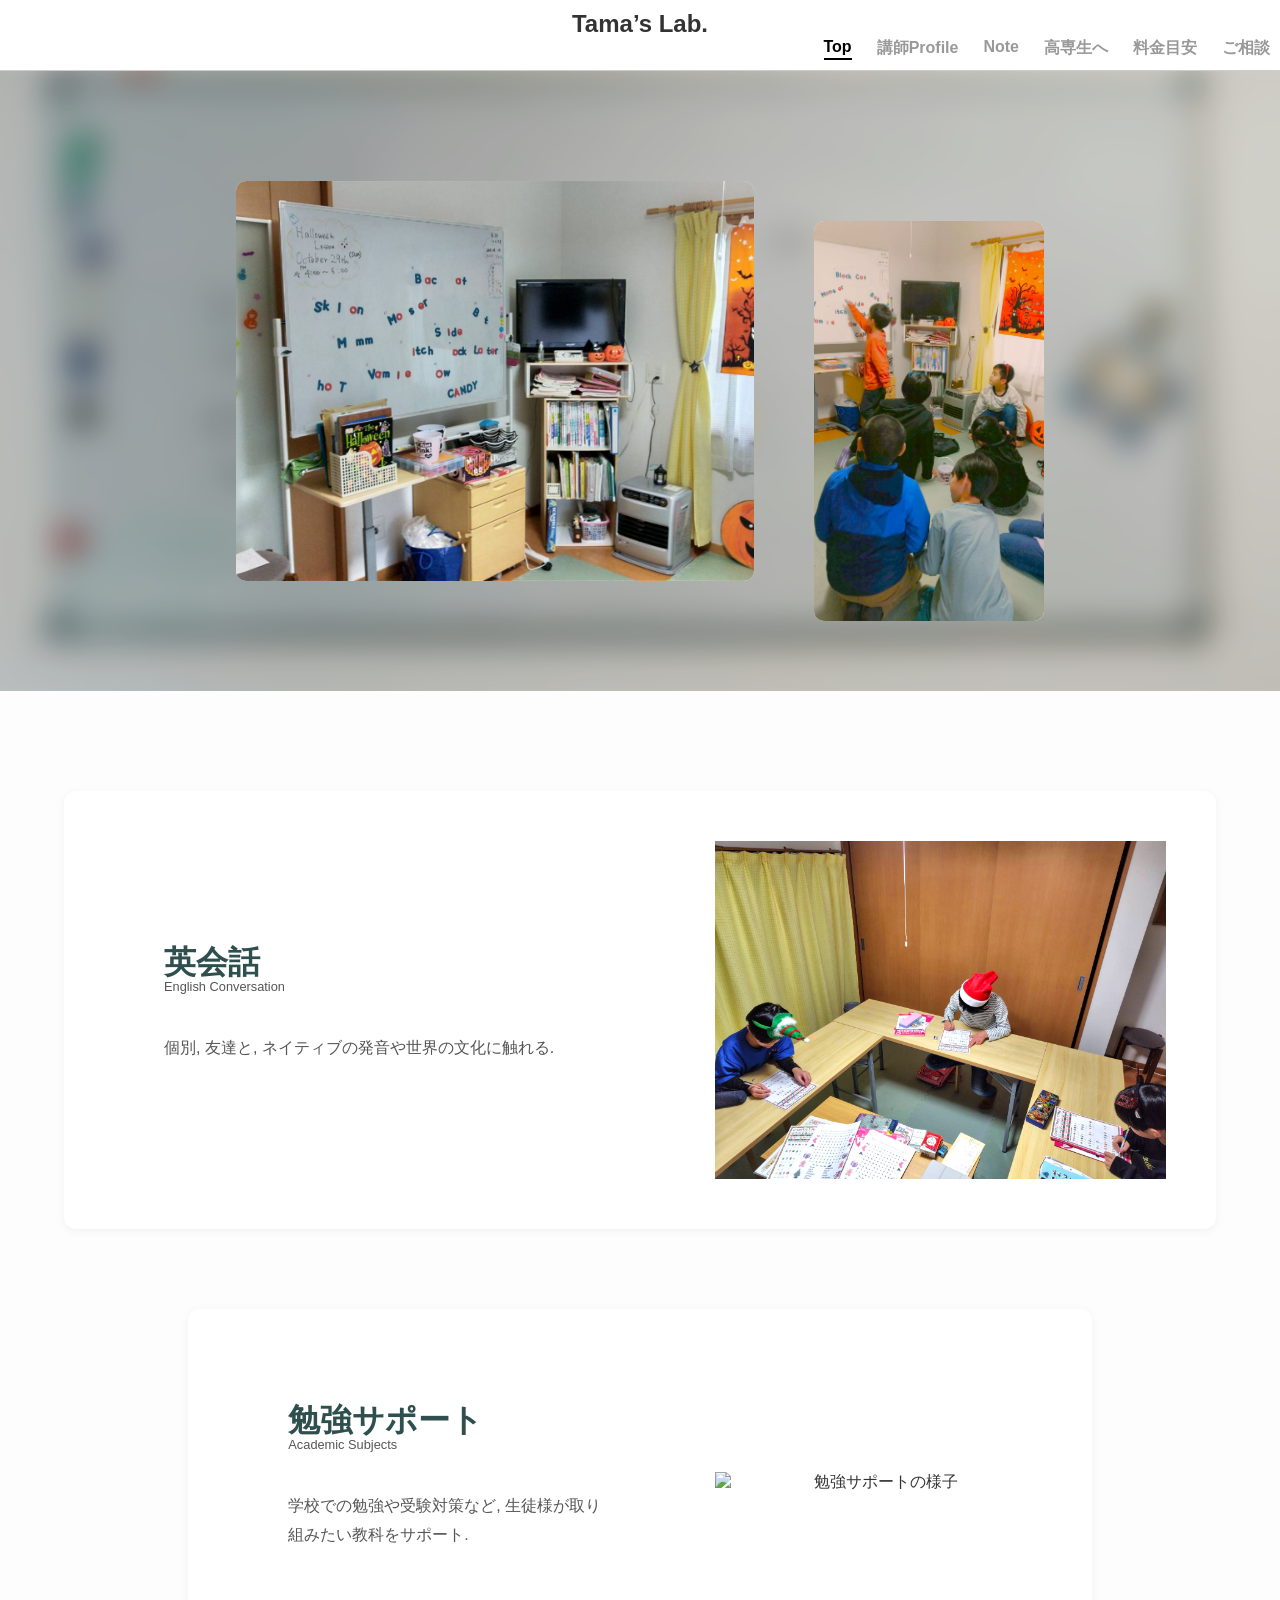
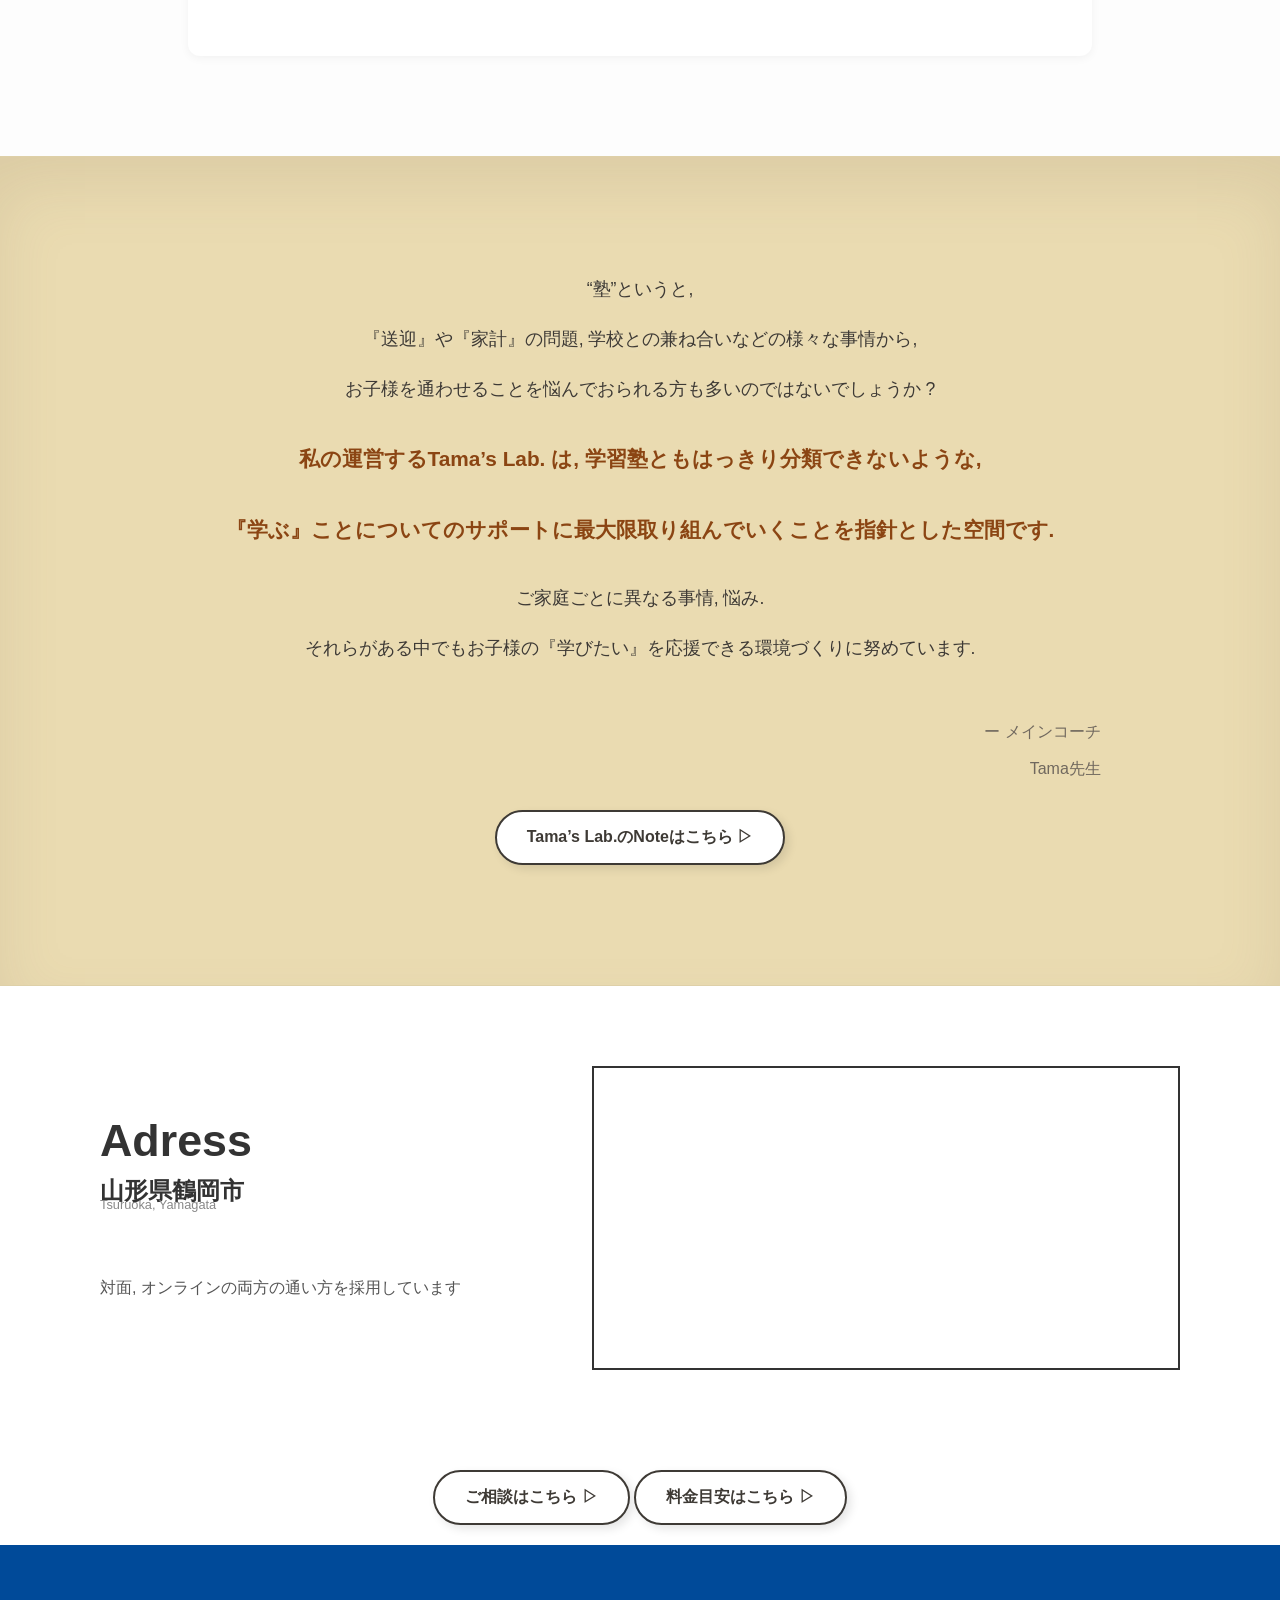
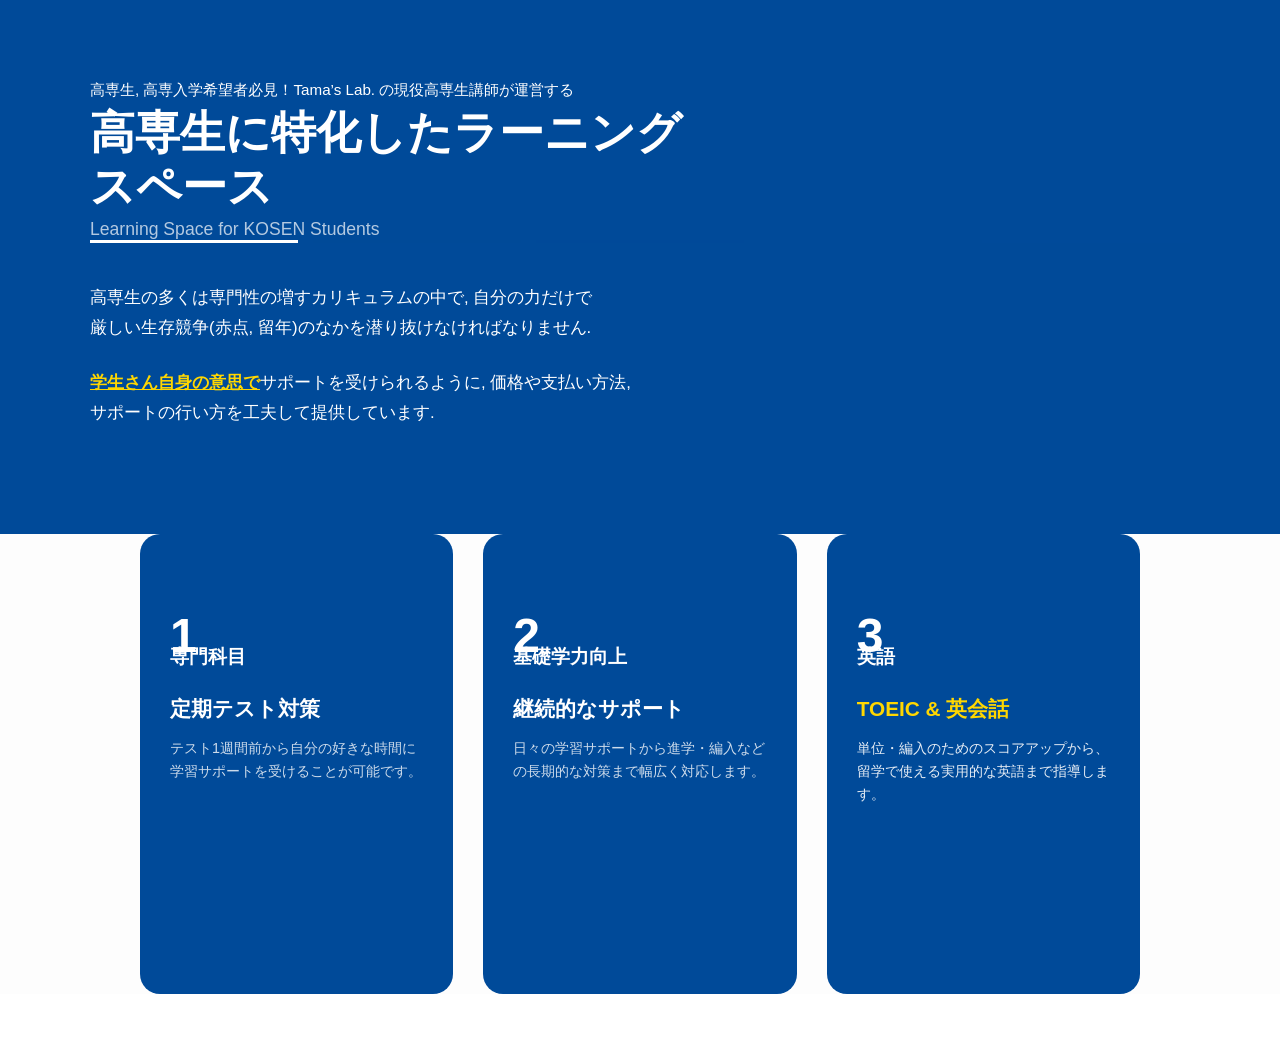
==== commit 875e5dee: "Update index.html" ====
--- a/index.html
+++ b/index.html
@@ -143,46 +143,40 @@
                 </div>
             </div>
 
-            <div class="kosen-grid-blue">
-            <h3 class="support-title">高専を知り尽くした現役高専生講師が<br>学習をサポートします！！</h3>
-            
             <div class="ann-grid">
-                <div class="ann-card kosen-card-blue">
-                    <p class="card-num">1.</p>
-                    <p class="card-category">専門科目</p>
-                    <div class="card-content">
-                        <h4>定期テスト<br>対策</h4>
-                        <p>テスト1週間前から自分の好きな時間に学習サポートを受ける</p>
-                    </div>
-                </div>
-
-                <div class="ann-card kosen-card-blue">
-                    <p class="card-category">基礎学力<br>向上</p>
-                    <div class="card-content">
-                        <h4>基礎学力<br>向上</h4>
-                        <p>日々の学習のサポート&進学などの長期的なサポート</p>
-                    </div>
-                </div>
-
-                <div class="ann-card kosen-card-blue">
-                    <p class="card-num">2.</p>
-                    <p class="card-category">英語</p>
-                    <div class="card-content card-yellow-text">
-                        <h4>TOEIC対策</h4>
-                        <p>単位や編入に欠かせないTOEICの点数底上げ</p>
-                    </div>
-                </div>
-
-                <div class="ann-card kosen-card-blue">
-                    <p class="card-category">英会話</p>
-                    <div class="card-content card-yellow-text">
-                        <h4>英会話</h4>
-                        <p>留学のチャンスをつかみ, 現地でも渡り歩ける実用的な英語</p>
-                    </div>
-                </div>
-            </div> <a href="#" class="note-link">もっと詳しく知りたい方はこちら ▷</a>
-        </div> </div> </section>
-        </section>
+    <div class="ann-card kosen-card-blue">
+        <p class="card-num">1</p>
+        <div class="card-body">
+            <p class="card-category">専門科目</p>
+            <div class="card-content">
+                <h4>定期テスト対策</h4>
+                <p>テスト1週間前から自分の好きな時間に学習サポートを受けることが可能です。</p>
+            </div>
+        </div>
+    </div>
+
+    <div class="ann-card kosen-card-blue">
+        <p class="card-num">2</p>
+        <div class="card-body">
+            <p class="card-category">基礎学力向上</p>
+            <div class="card-content">
+                <h4>継続的なサポート</h4>
+                <p>日々の学習サポートから進学・編入などの長期的な対策まで幅広く対応します。</p>
+            </div>
+        </div>
+    </div>
+
+    <div class="ann-card kosen-card-blue">
+        <p class="card-num">3</p>
+        <div class="card-body">
+            <p class="card-category">英語</p>
+            <div class="card-content card-yellow-text">
+                <h4>TOEIC & 英会話</h4>
+                <p>単位・編入のためのスコアアップから、留学で使える実用的な英語まで指導します。</p>
+            </div>
+        </div>
+    </div>
+</div>
         
     </main>
 
--- a/style.css
+++ b/style.css
@@ -146,86 +146,79 @@
     position: relative;
     z-index: 10;
 }
+/* --- サービスボックス全体 --- */
 .service-box {
-    width: 95%;
-    max-width: 1100px;
-    padding: 50px;       /* 内側の余白を均等に */
+    display: flex;
+    justify-content: space-between;
+    align-items: stretch;  /* ← 高さを統一 */
+    gap: 40px;
     background: #fff;
-    
-    /* 横並びの設定 */
-    display: flex;
-    justify-content: space-between; 
-    align-items: flex-start; 
-    gap: 50px;               /* タイトルと動画の間の距離 */
-}
-
-.service-box .title-group {
-    flex: 0 0 300px;      
-    text-align: left;
-    display: flex;
-    flex-direction: column;
-    align-items: flex-start;
-}
-
-/* 英会話と勉強サポートの文字 */
-.service-box h2 {
-    display: block;
-    position: static; 
-    width: 100%;
-    font-size: 2.5rem;
-    margin: 0;
-    line-height: 1.5;
-    color: #2f4f4f
-}
-
-/* 英語サブタイトルの微調整 */
-.en-sub {
-    display: block;
-    font-size: 1.2rem;
-    color: #888;
-    text-align: left;
-    margin:0;
-}
-
-.service-box {
-    display: flex;          /* ★重要：中身を横並びにする */
-    justify-content: space-between; /* ★重要：中身を端と端に寄せる */
-    align-items: center;    /* ★重要：中身の上下中央を揃える */
-    gap: 30px;              /* 文字と写真の間の隙間 */
-    
-    flex: 1;
-    background: #fff;
-    padding: 30px;
     border-radius: 12px;
     box-shadow: 0 2px 10px rgba(0,0,0,0.05);
     transition: box-shadow 0.3s ease, transform 0.3s ease;
+    overflow: hidden;
     cursor: pointer;
-    overflow: hidden; 
-}
-
-/* 文字エリア */
+}
+
+/* ホバーエフェクトはそのまま（既存の記述を利用） */
+
+/* --- 左側：文字エリア --- */
 .service-box .title-group {
-    flex: 1; /* スペースを広く確保 */
+    flex: 1;
+    padding: 40px 50px;  /* 余白をとる */
     text-align: left;
-}
-
-/* 写真エリア */
+    display: flex;
+    flex-direction: column;
+    justify-content: flex-start;  /* 上詰め・左上寄せ */
+}
+
+/* タイトルの見た目 */
+.service-box h2 {
+    font-size: 2rem; /* 少し控えめにして見やすく */
+    margin: 0;
+    color: #2f4f4f;
+}
+
+/* 英語のサブタイトル */
+.en-sub {
+    font-size: 1rem;
+    color: #888;
+    margin: 5px 0 20px 0;
+}
+
+/* 本文 */
+.service-box .title-group p {
+    color: #555;
+    line-height: 1.8;
+}
+
+/* --- 右側：写真エリア --- */
 .image-container {
-    flex: 0 0 300px; /* ★重要：写真の幅を300pxに固定 */
-    height: 250px;
+    flex: 1; /* ← 横幅を左とおおよそ半分ずつ */
+    height: auto;
+    display: flex;
+    align-items: center;
+    justify-content: center;
     overflow: hidden;
-    border-radius: 8px;
-    margin: 0;
-    background-color: #eee;
-}
+}
+
+/* 画像設定：枠いっぱいにフィット */
 .service-img {
     width: 100%;
     height: 100%;
-    object-fit: cover;   /* ★重要：枠の形に合わせて写真を切り抜く（歪ませない） */
-    transition: transform 0.4s ease; /* ズームの滑らかさ */
-}
-
-
+    object-fit: cover;
+    transition: transform 0.4s ease; /* ホバー時ズーム */
+}
+
+.service-link {
+    display: flex;          /* 横並びにする */
+    justify-content: space-between; /* 左右に振り分ける */
+    align-items: center;    /* 上下中央を揃える */
+    gap: 50px;              /* 文字と写真の間の隙間 */
+    padding: 50px;          /* 内側の余白 */
+    text-decoration: none;  /* 下線を消す */
+    color: inherit;         /* 文字色を継承 */
+}
 
 /* --- メッセージセクション --- */
 .message {
@@ -332,20 +325,6 @@
     height: 100%;
     border: none;
 }
-
-/* レスポンシブ対応 */
-@media (max-width: 768px) {
-    .address-flex-container {
-        flex-direction: column;
-        align-items: flex-start;
-        gap: 30px;
-    }
-    .address-text, .map-container {
-        width: 100%;
-        flex: none;       /* 幅指定を解除 */
-    }
-}
-
 
 /* =============================================
    高専生セクション
@@ -547,15 +526,6 @@
     transform: translateY(-3px);
 }
 
-/* レスポンシブ */
-@media (max-width: 900px) {
-    .kosen-intro-blue { padding: 60px 5%; }
-    .kosen-title { font-size: 2.2rem; }
-    .ann-grid { flex-direction: column; }
-    .ann-card { width: 100%; min-height: auto; margin-bottom: 20px; }
-}
-
-
 /* --- ボタン・リンク --- */
 .note-link {
     display: inline-block;    /* 枠のサイズを文字に合わせる */
@@ -809,26 +779,68 @@
     margin: 0;
 }
 
-/* --- レレスポンシブ対応（スマホ） --- */
+
+
+/* =============================================
+   画面全体の一括レスポンシブ設定 (スマホ用)
+   ============================================= */
 @media (max-width: 768px) {
+    /* 1. サービスセクション（英会話など） */
+    .service-link {
+        flex-direction: row !important; /* 絶対に横並びを維持 */
+        gap: 15px;
+        padding: 15px;
+    }
+    .image-container {
+        flex: 0 0 35% !important; /* 写真を画面の35%に固定 */
+        height: 100px !important;  /* 高さを抑えて縮小感を出す */
+    }
+    .service-box h2 {
+        font-size: 1.2rem !important; /* タイトルを小さく */
+    }
+
+    /* 2. プロフィール（メイン講師） */
+    .profile-flex-container {
+        flex-direction: row !important; /* 横並びを維持 */
+        gap: 20px;
+    }
+    .profile-photo-box {
+        flex: 0 0 120px !important; /* 大きな写真を120pxまで縮小 */
+        height: 120px !important;
+    }
+    .profile-info-box h2 {
+        font-size: 1.5rem !important;
+    }
+
+    /* 3. サブ講師（丸い写真のカード） */
     .sub-flex-container {
-        flex-direction: column; /* タテ並び */
-        gap: 20px;
-    }
-    
+        flex-direction: column !important; /* カード自体は縦に積む（横だと狭すぎるため） */
+    }
     .sub-coach-card {
-        padding: 20px;
-        flex-direction: column; /* カード内もタテ並びに（中央揃え） */
-        text-align: center;
-    }
-    
+        flex-direction: row !important;    /* カードの中身（写真と文字）は横並びを維持 */
+        padding: 15px;
+    }
     .sub-photo-box {
-        flex: 0 0 100px; /* 写真を少し小さく */
-        height: 100px;
-    }
-    
-    .sub-info-box {
-        text-align: center;
-    }
-}
-
+        flex: 0 0 70px !important;  /* 丸写真を小さく */
+        height: 70px !important;
+    }
+
+    /* 4. アドレス（地図と住所） */
+    .address-flex-container {
+        flex-direction: row !important; /* 横並びを維持 */
+        gap: 15px;
+    }
+    .address-text h3 {
+        font-size: 1.5rem !important;
+    }
+    .map-container {
+        flex: 1 !important;
+        height: 150px !important; /* 地図を小さくして横に置く */
+    }
+
+    /* 5. 共通：文字サイズの微調整 */
+    p, .slide-item-text, .sub-desc {
+        font-size: 0.85rem !important;
+        line-height: 1.5 !important;
+    }
+}
